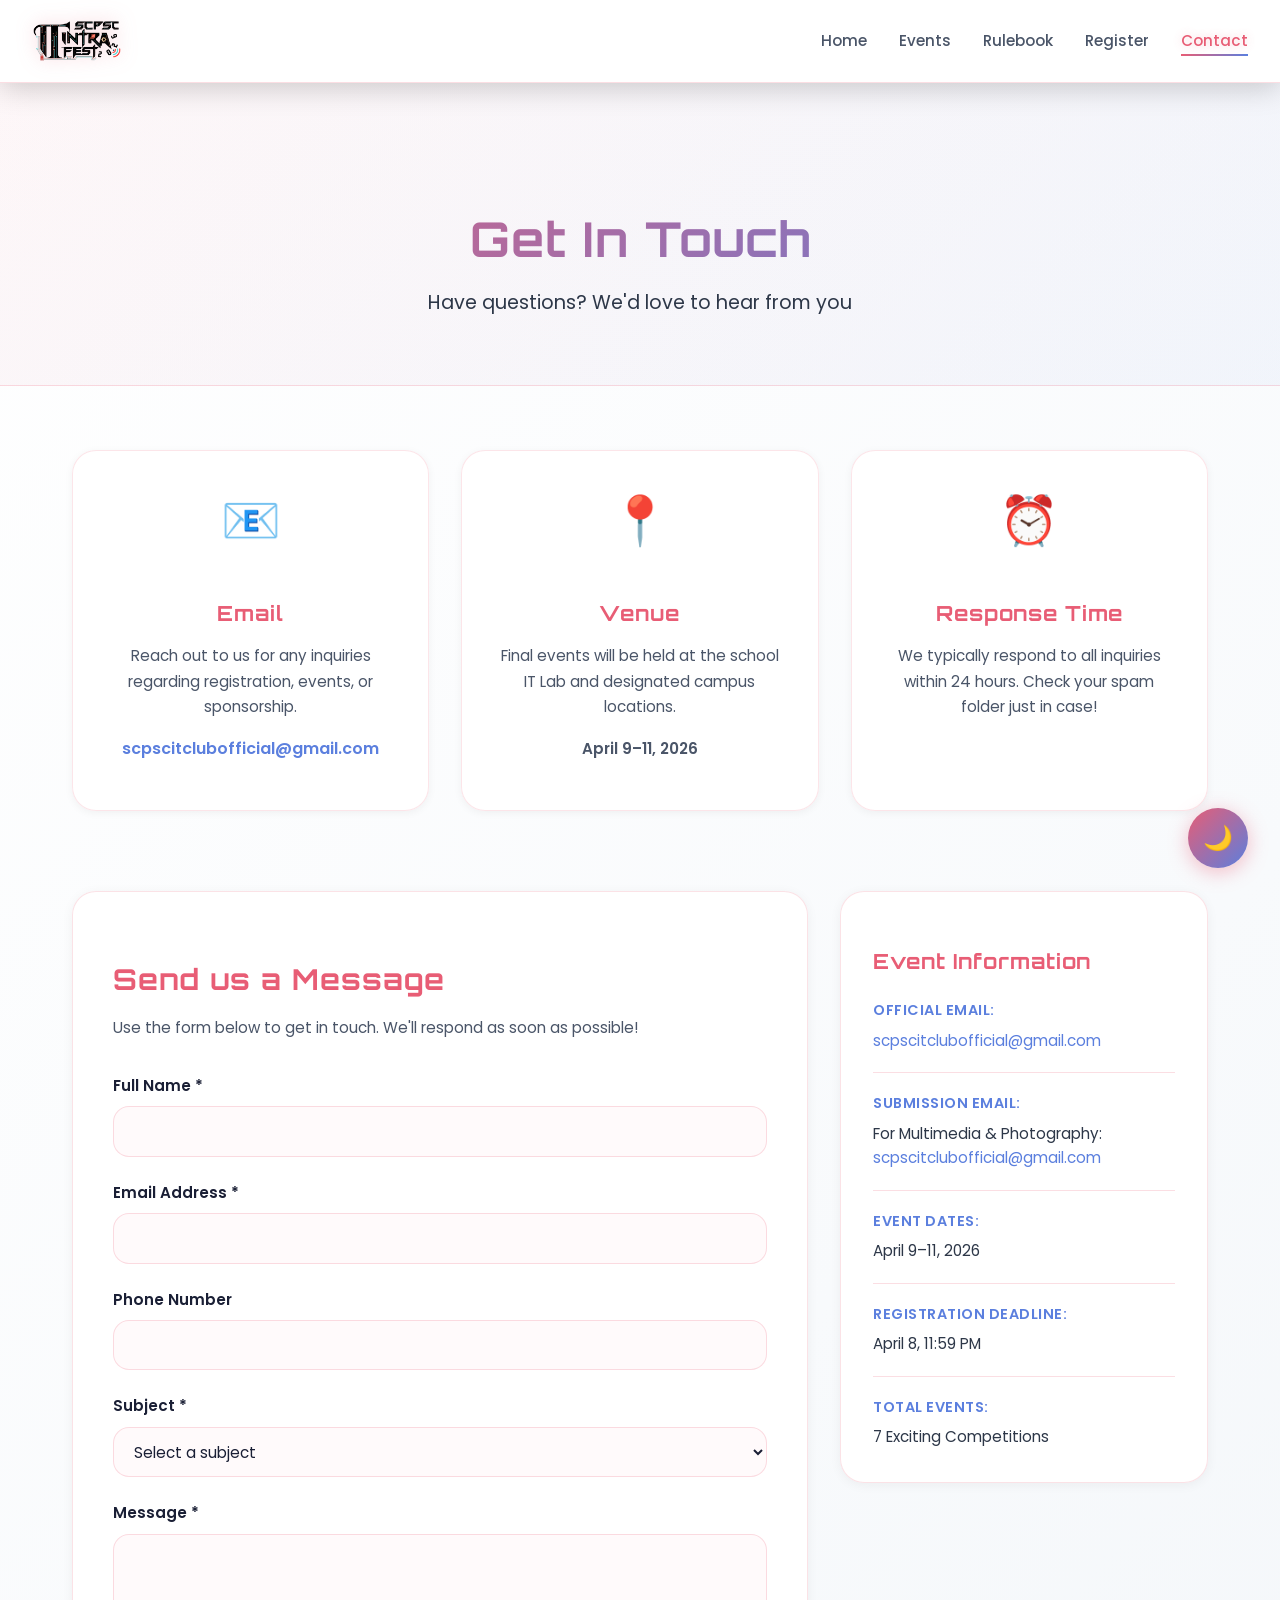
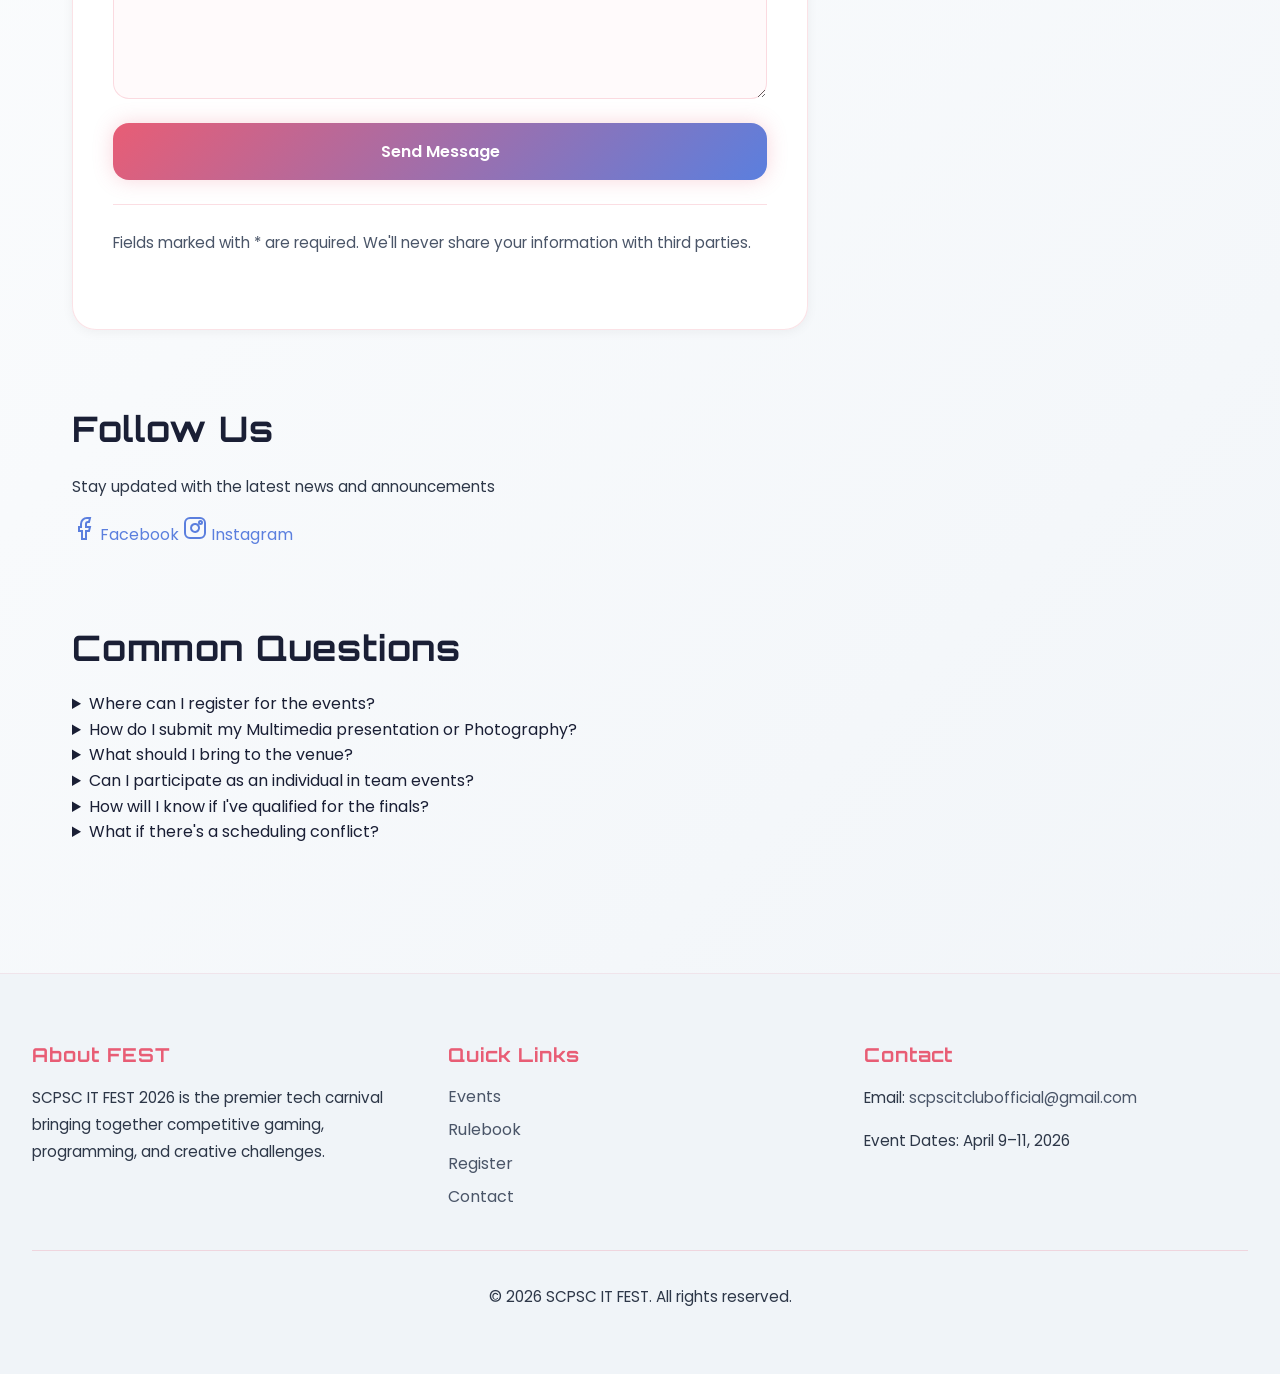
==== contact.html @ 80a65292 "lets see" ====
<!DOCTYPE html>
<html lang="en">
<head>
    <meta charset="UTF-8">
    <meta name="viewport" content="width=device-width, initial-scale=1.0">
    <title>Contact - SCPSC IT FEST 2026</title>
    <link rel="preconnect" href="https://fonts.googleapis.com">
    <link rel="preconnect" href="https://fonts.gstatic.com" crossorigin>
    <link href="https://fonts.googleapis.com/css2?family=Orbitron:wght@400;700;900&family=Poppins:wght@300;400;500;600;700&display=swap" rel="stylesheet">
    <link rel="stylesheet" href="style-themes.css">
</head>
<body>
    <!-- Navigation Bar -->
    <nav class="navbar">
        <div class="nav-container">
            <div class="nav-logo">
                <img src="festlogo.png" alt="FEST 2026 Logo Dark" class="logo-img logo-dark">
                <img src="logo2.png" alt="FEST 2026 Logo Light" class="logo-img logo-light">
            </div>
            <ul class="nav-menu" id="navMenu">
                <li class="nav-item"><a href="index.html" class="nav-link">Home</a></li>
                <li class="nav-item"><a href="events.html" class="nav-link">Events</a></li>
                <li class="nav-item"><a href="rules.html" class="nav-link">Rulebook</a></li>
                <li class="nav-item"><a href="register.html" class="nav-link">Register</a></li>
                <li class="nav-item"><a href="contact.html" class="nav-link active">Contact</a></li>
            </ul>
            <div class="hamburger" id="hamburger">
                <span></span>
                <span></span>
                <span></span>
            </div>
        </div>
    </nav>

    <!-- Background Animation -->
    <div class="background-animation">
        <div class="glow-orb orb-1"></div>
        <div class="glow-orb orb-2"></div>
        <div class="glow-orb orb-3"></div>
    </div>

    <!-- Page Header -->
    <section class="page-header">
        <h1>Get In Touch</h1>
        <p>Have questions? We'd love to hear from you</p>
    </section>

    <!-- Contact Section -->
    <section class="contact-section">
        <div class="contact-container">
            
            <!-- Contact Cards -->
            <div class="contact-cards-grid reveal-on-scroll">
                <div class="contact-card">
                    <div class="contact-icon">📧</div>
                    <h3>Email</h3>
                    <p>Reach out to us for any inquiries regarding registration, events, or sponsorship.</p>
                    <a href="mailto:scpscitclubofficial@gmail.com" class="contact-link">
                        scpscitclubofficial@gmail.com
                    </a>
                </div>

                <div class="contact-card">
                    <div class="contact-icon">📍</div>
                    <h3>Venue</h3>
                    <p>Final events will be held at the school IT Lab and designated campus locations.</p>
                    <p class="venue-date">April 9–11, 2026</p>
                </div>

                <div class="contact-card">
                    <div class="contact-icon">⏰</div>
                    <h3>Response Time</h3>
                    <p>We typically respond to all inquiries within 24 hours. Check your spam folder just in case!</p>
                </div>
            </div>

            <!-- Main Contact Content -->
            <div class="contact-main reveal-on-scroll">
                <div class="contact-form-wrapper">
                    <div class="contact-form-content">
                        <h2>Send us a Message</h2>
                        <p>Use the form below to get in touch. We'll respond as soon as possible!</p>
                        
                        <form class="contact-form" id="contactForm" method="POST" action="https://formspree.io/f/YOUR_FORM_ID">
                            <div class="form-group">
                                <label for="name">Full Name *</label>
                                <input type="text" id="name" name="name" required>
                            </div>

                            <div class="form-group">
                                <label for="email">Email Address *</label>
                                <input type="email" id="email" name="email" required>
                            </div>

                            <div class="form-group">
                                <label for="phone">Phone Number</label>
                                <input type="tel" id="phone" name="phone">
                            </div>

                            <div class="form-group">
                                <label for="subject">Subject *</label>
                                <select id="subject" name="subject" required>
                                    <option value="">Select a subject</option>
                                    <option value="Registration Help">Registration Help</option>
                                    <option value="Event Question">Event Question</option>
                                    <option value="Technical Issue">Technical Issue</option>
                                    <option value="Rule Clarification">Rule Clarification</option>
                                    <option value="Sponsorship">Sponsorship</option>
                                    <option value="Other">Other Inquiry</option>
                                </select>
                            </div>

                            <div class="form-group">
                                <label for="message">Message *</label>
                                <textarea id="message" name="message" rows="6" required></textarea>
                            </div>

                            <button type="submit" class="btn btn-primary btn-submit">Send Message</button>
                        </form>

                        <p class="form-note">
                            Fields marked with * are required. We'll never share your information with third parties.
                        </p>
                    </div>
                </div>

                <!-- Event Info Box -->
                <div class="contact-info-box reveal-on-scroll">
                    <h3>Event Information</h3>
                    <div class="info-list">
                        <div class="info-item">
                            <span class="info-label">Official Email:</span>
                            <span class="info-value">
                                <a href="mailto:scpscitclubofficial@gmail.com">scpscitclubofficial@gmail.com</a>
                            </span>
                        </div>
                        <div class="info-item">
                            <span class="info-label">Submission Email:</span>
                            <span class="info-value">
                                For Multimedia & Photography: <a href="mailto:scpscitclubofficial@gmail.com">scpscitclubofficial@gmail.com</a>
                            </span>
                        </div>
                        <div class="info-item">
                            <span class="info-label">Event Dates:</span>
                            <span class="info-value">April 9–11, 2026</span>
                        </div>
                        <div class="info-item">
                            <span class="info-label">Registration Deadline:</span>
                            <span class="info-value">April 8, 11:59 PM</span>
                        </div>
                        <div class="info-item">
                            <span class="info-label">Total Events:</span>
                            <span class="info-value">7 Exciting Competitions</span>
                        </div>
                    </div>
                </div>
            </div>

            <!-- Social Links -->
            <div class="social-section reveal-on-scroll">
                <h2>Follow Us</h2>
                <p>Stay updated with the latest news and announcements</p>
                <div class="social-links">
                    <a href="https://www.facebook.com/profile.php?id=61565419410385" target="_blank" class="social-link facebook" title="Facebook">
                        <svg width="24" height="24" viewBox="0 0 24 24" fill="none" stroke="currentColor" stroke-width="2">
                            <path d="M18 2h-3a6 6 0 0 0-6 6v3H7v4h3v8h4v-8h3l1-4h-4V8a2 2 0 0 1 2-2h1z"></path>
                        </svg>
                        <span>Facebook</span>
                    </a>
                    <a href="https://www.instagram.com/scpsc_it_club/" target="_blank" class="social-link instagram" title="Instagram">
                        <svg width="24" height="24" viewBox="0 0 24 24" fill="none" stroke="currentColor" stroke-width="2">
                            <rect x="2" y="2" width="20" height="20" rx="5" ry="5"></rect>
                            <path d="M16 11.37A4 4 0 1 1 12.63 8 4 4 0 0 1 16 11.37z"></path>
                            <circle cx="17.5" cy="6.5" r="1.5"></circle>
                        </svg>
                        <span>Instagram</span>
                    </a>
                </div>
            </div>

            <!-- FAQ Section -->
            <div class="faq-section-contact reveal-on-scroll">
                <h2>Common Questions</h2>
                <div class="faq-list">
                    <details class="faq-item-contact">
                        <summary>Where can I register for the events?</summary>
                        <p>You can register online through our registration form at <a href="register.html">register</a>. The registration deadline is April 8, 2026.</p>
                    </details>

                    <details class="faq-item-contact">
                        <summary>How do I submit my Multimedia presentation or Photography?</summary>
                        <p>Email your submission to <strong>scpscitclubofficial@gmail.com</strong> with the subject line as specified in the rulebook. Submission deadline is April 10, 2026 before 5:00 PM.</p>
                    </details>

                    <details class="faq-item-contact">
                        <summary>What should I bring to the venue?</summary>
                        <p>Check the specific event rules in our Rulebook. Generally, bring your own mobile phone, headphones, and data. Laptops and projectors are provided for specific events.</p>
                    </details>

                    <details class="faq-item-contact">
                        <summary>Can I participate as an individual in team events?</summary>
                        <p>Yes, for PUBG and Treasure Hunt, individual registrations are accepted and you'll be grouped with other participants.</p>
                    </details>

                    <details class="faq-item-contact">
                        <summary>How will I know if I've qualified for the finals?</summary>
                        <p>Results will be notified via email and announced on our social media channels within 24 hours of the qualifying event.</p>
                    </details>

                    <details class="faq-item-contact">
                        <summary>What if there's a scheduling conflict?</summary>
                        <p>Contact us immediately at <strong>scpscitclubofficial@gmail.com</strong> with your registration ID and we'll try to accommodate you if possible.</p>
                    </details>
                </div>
            </div>

        </div>
    </section>

    <!-- Footer -->
    <footer class="footer">
        <div class="footer-content">
            <div class="footer-section">
                <h4>About FEST</h4>
                <p>SCPSC IT FEST 2026 is the premier tech carnival bringing together competitive gaming, programming, and creative challenges.</p>
            </div>
            <div class="footer-section">
                <h4>Quick Links</h4>
                <ul>
                    <li><a href="events.html">Events</a></li>
                    <li><a href="rules.html">Rulebook</a></li>
                    <li><a href="register.html">Register</a></li>
                    <li><a href="contact.html">Contact</a></li>
                </ul>
            </div>
            <div class="footer-section">
                <h4>Contact</h4>
                <p>Email: <a href="mailto:scpscitclubofficial@gmail.com">scpscitclubofficial@gmail.com</a></p>
                <p>Event Dates: April 9–11, 2026</p>
            </div>
        </div>
        <div class="footer-bottom">
            <p>&copy; 2026 SCPSC IT FEST. All rights reserved.</p>
        </div>
    </footer>

    <!-- Theme Switcher -->
    <div class="theme-switcher">
        <button class="theme-toggle-btn" id="themeToggle" aria-label="Toggle theme">
            🌙
        </button>
    </div>

    <script src="script.js"></script>
</body>
</html>
---- style-themes.css ----
/* ========================================
   SCPSC IT FEST 2026 - Dual Theme System
   Dark & Light Theme Versions
   ======================================== */

/* ========================================
   DARK THEME - Default (:root)
   ======================================== */
:root {
    /* Colors - Dark Theme */
    --bg-dark-primary: #0F172A;
    --bg-dark-secondary: #1E293B;
    --bg-glass: rgba(15, 23, 42, 0.8);
    --accent-primary: #E85D75;
    --accent-secondary: #5B7FDE;
    --accent-glow: #E85D754D;
    --text-primary: #F8FAFC;
    --text-secondary: #CBD5E1;
    --border-color: rgba(232, 93, 117, 0.2);
    --border-color-light: rgba(148, 163, 184, 0.15);

    /* Fonts */
    --font-heading: 'Orbitron', sans-serif;
    --font-body: 'Poppins', sans-serif;

    /* Shadows & Glows */
    --glow-sm: 0 0 20px rgba(232, 93, 117, 0.25);
    --glow-md: 0 0 40px rgba(232, 93, 117, 0.35);
    --glow-lg: 0 0 60px rgba(232, 93, 117, 0.45);
    --shadow-glass: 0 8px 32px rgba(0, 0, 0, 0.4);

    /* Spacing */
    --spacing-xs: 0.5rem;
    --spacing-sm: 1rem;
    --spacing-md: 1.5rem;
    --spacing-lg: 2rem;
    --spacing-xl: 3rem;
    --spacing-2xl: 4rem;

    /* Transitions */
    --transition-fast: 0.2s ease-out;
    --transition-normal: 0.3s ease-out;
    --transition-slow: 0.5s ease-out;

    /* Border Radius */
    --radius-sm: 0.5rem;
    --radius-md: 1rem;
    --radius-lg: 1.5rem;
    --radius-xl: 2rem;
}

/* ========================================
   LIGHT THEME - data-theme="light"
   ======================================== */
html[data-theme="light"] {
    /* Colors - Light Theme */
    --bg-dark-primary: #F0F5FB;
    --bg-dark-secondary: #E8EFFA;
    --bg-glass: rgba(255, 255, 255, 0.98);
    --accent-primary: #E85D75;
    --accent-secondary: #5B7FDE;
    --accent-glow: #E85D754D;
    --text-primary: #1A1F35;
    --text-secondary: #4A5568;
    --border-color: rgba(232, 93, 117, 0.2);
    --border-color-light: rgba(90, 99, 112, 0.12);
    --shadow-glass: 0 8px 32px rgba(0, 0, 0, 0.06);
}

/* ========================================
   RESET & BASE STYLES
   ======================================== */

* {
    margin: 0;
    padding: 0;
    box-sizing: border-box;
}

html {
    scroll-behavior: smooth;
    font-size: 16px;
}

body {
    font-family: var(--font-body);
    background: linear-gradient(135deg, var(--bg-dark-primary) 0%, #1A1F35 50%, var(--bg-dark-secondary) 100%);
    color: var(--text-primary);
    line-height: 1.6;
    overflow-x: hidden;
    min-height: 100vh;
    transition: background-color var(--transition-slow), color var(--transition-slow);
}

html[data-theme="light"] body {
    background: linear-gradient(135deg, #FFFFFF 0%, #F8FAFC 50%, #F0F4F8 100%);
}

/* ========================================
   BACKGROUND ANIMATION
   ======================================== */

.background-animation {
    position: fixed;
    top: 0;
    left: 0;
    width: 100%;
    height: 100%;
    pointer-events: none;
    overflow: hidden;
    z-index: 0;
}

html[data-theme="light"] .background-animation {
    display: none;
}

.glow-orb {
    position: absolute;
    border-radius: 50%;
    filter: blur(80px);
    opacity: 0.3;
    animation: float 20s ease-in-out infinite;
}

.orb-1 {
    width: 300px;
    height: 300px;
    top: 10%;
    left: 10%;
    background: radial-gradient(circle, var(--accent-primary) 0%, transparent 70%);
    animation-delay: 0s;
}

.orb-2 {
    width: 250px;
    height: 250px;
    top: 50%;
    right: 15%;
    background: radial-gradient(circle, var(--accent-secondary) 0%, transparent 70%);
    animation-delay: 5s;
}

.orb-3 {
    width: 200px;
    height: 200px;
    bottom: 10%;
    left: 50%;
    background: radial-gradient(circle, var(--accent-primary) 0%, transparent 70%);
    animation-delay: 10s;
}

@keyframes float {
    0%, 100% {
        transform: translate(0, 0);
    }
    50% {
        transform: translate(30px, -30px);
    }
}

/* ========================================
   NAVIGATION BAR
   ======================================== */

.navbar {
    position: fixed;
    top: 0;
    left: 0;
    right: 0;
    background: rgba(15, 23, 42, 0.9);
    backdrop-filter: blur(10px);
    border-bottom: 1px solid var(--border-color);
    z-index: 1000;
    padding: 1rem 0;
    box-shadow: 0 4px 30px rgba(0, 0, 0, 0.2);
    transition: background-color var(--transition-normal);
}

html[data-theme="light"] .navbar {
    background: rgba(255, 255, 255, 0.95);
    box-shadow: 0 4px 30px rgba(0, 0, 0, 0.08);
}

.nav-container {
    max-width: 1400px;
    margin: 0 auto;
    padding: 0 var(--spacing-lg);
    display: flex;
    justify-content: space-between;
    align-items: center;
}

.nav-logo {
    display: flex;
    align-items: center;
}

.logo-img {
    max-height: 50px;
    width: auto;
    display: block;
    filter: drop-shadow(0 0 10px rgba(232, 93, 117, 0.3));
    transition: all var(--transition-normal);
}

.logo-img.logo-dark {
    display: block;
}

.logo-img.logo-light {
    display: none;
}

html[data-theme="light"] .logo-img.logo-dark {
    display: none;
}

html[data-theme="light"] .logo-img.logo-light {
    display: block;
}

.nav-logo:hover .logo-img {
    filter: drop-shadow(0 0 20px rgba(232, 93, 117, 0.5));
    transform: scale(1.05);
}

.nav-menu {
    display: flex;
    list-style: none;
    gap: 2rem;
}

.nav-item {
    list-style: none;
}

.nav-link {
    text-decoration: none;
    color: var(--text-secondary);
    font-weight: 500;
    transition: all var(--transition-normal);
    position: relative;
    font-size: 0.95rem;
}

.nav-link::after {
    content: '';
    position: absolute;
    bottom: -5px;
    left: 0;
    width: 0;
    height: 2px;
    background: linear-gradient(90deg, var(--accent-primary), var(--accent-secondary));
    transition: width var(--transition-normal);
}

.nav-link:hover,
.nav-link.active {
    color: var(--accent-primary);
    text-shadow: 0 0 10px var(--accent-glow);
}

.nav-link.active::after {
    width: 100%;
}

.hamburger {
    display: none;
    flex-direction: column;
    cursor: pointer;
    gap: 5px;
}

.hamburger span {
    width: 25px;
    height: 3px;
    background: var(--accent-primary);
    border-radius: 2px;
    transition: all var(--transition-normal);
}

.hamburger.active span:nth-child(1) {
    transform: rotate(45deg) translate(8px, 8px);
}

.hamburger.active span:nth-child(2) {
    opacity: 0;
}

.hamburger.active span:nth-child(3) {
    transform: rotate(-45deg) translate(7px, -7px);
}

/* ========================================
   THEME SWITCHER
   ======================================== */

.theme-switcher {
    position: fixed;
    bottom: 2rem;
    right: 2rem;
    z-index: 999;
}

.theme-toggle-btn {
    background: var(--accent-primary);
    color: #FFFFFF;
    border: none;
    border-radius: 50%;
    width: 60px;
    height: 60px;
    font-size: 1.5rem;
    cursor: pointer;
    box-shadow: 0 4px 20px rgba(232, 93, 117, 0.4);
    transition: all var(--transition-normal);
    display: flex;
    align-items: center;
    justify-content: center;
}

.theme-toggle-btn:hover {
    transform: scale(1.1);
    box-shadow: 0 6px 30px rgba(232, 93, 117, 0.6);
}

html[data-theme="light"] .theme-toggle-btn {
    background: linear-gradient(135deg, var(--accent-primary) 0%, var(--accent-secondary) 100%);
    color: #FFFFFF;
}

/* ========================================
   BUTTONS & TYPOGRAPHY
   ======================================== */

.btn {
    display: inline-block;
    padding: 0.9rem 1.8rem;
    border-radius: var(--radius-md);
    font-family: var(--font-body);
    font-weight: 600;
    text-decoration: none;
    cursor: pointer;
    border: none;
    transition: all var(--transition-normal);
    text-align: center;
    font-size: 0.95rem;
    position: relative;
    overflow: hidden;
}

.btn-primary {
    background: linear-gradient(135deg, var(--accent-primary) 0%, var(--accent-secondary) 100%);
    color: #FFFFFF;
    box-shadow: 0 0 20px rgba(232, 93, 117, 0.3);
}

html[data-theme="light"] .btn-primary {
    color: #FFFFFF;
    box-shadow: 0 0 20px rgba(232, 93, 117, 0.25);
}

.btn-primary:hover {
    transform: translateY(-2px);
    box-shadow: 0 0 40px rgba(232, 93, 117, 0.5);
}

.btn-secondary {
    background: transparent;
    color: var(--accent-primary);
    border: 2px solid var(--accent-primary);
    box-shadow: inset 0 0 20px rgba(232, 93, 117, 0.1);
}

.btn-secondary:hover {
    background: rgba(232, 93, 117, 0.1);
    box-shadow: 0 0 30px rgba(232, 93, 117, 0.4), inset 0 0 20px rgba(232, 93, 117, 0.2);
}

.btn-tertiary {
    background: rgba(232, 93, 117, 0.1);
    color: var(--accent-primary);
    border: 1px solid var(--accent-primary);
}

html[data-theme="light"] .btn-tertiary {
    background: rgba(232, 93, 117, 0.08);
}

.btn-tertiary:hover {
    background: rgba(232, 93, 117, 0.2);
    box-shadow: 0 0 20px rgba(232, 93, 117, 0.3);
}

.btn-large {
    padding: 1.1rem 2.5rem;
    font-size: 1.05rem;
}

.btn-submit {
    width: 100%;
    padding: 1rem;
    font-size: 1rem;
}

/* Headings */
h1, h2, h3, h4, h5, h6 {
    font-family: var(--font-heading);
    font-weight: 700;
    letter-spacing: 1px;
    line-height: 1.3;
    color: var(--text-primary);
    margin-bottom: 0.8rem;
    margin-top: 1.5rem;
}

h1 {
    font-size: 3rem;
    margin-bottom: 1.5rem;
    margin-top: 2rem;
}

h2 {
    font-size: 2.2rem;
    margin-bottom: 1.3rem;
    margin-top: 1.8rem;
}

h3 {
    font-size: 1.5rem;
    margin-bottom: 1rem;
    margin-top: 1.5rem;
}

h4 {
    font-size: 1.2rem;
    margin-bottom: 0.8rem;
    margin-top: 1.3rem;
}

h5 {
    font-size: 1.1rem;
    margin-bottom: 0.7rem;
}

h6 {
    font-size: 1rem;
    margin-bottom: 0.6rem;
}

/* Paragraph & Base Text */
p {
    font-family: var(--font-body);
    font-size: 0.95rem;
    line-height: 1.8;
    margin-bottom: 1rem;
    color: var(--text-primary);
}

html[data-theme="light"] p {
    color: #2D3748;
}

/* Strong & Emphasis */
strong, b {
    font-weight: 700;
    color: var(--accent-primary);
}

em, i {
    font-style: italic;
    color: var(--text-primary);
}

/* Links */
a {
    color: var(--accent-secondary);
    text-decoration: none;
    transition: all var(--transition-normal);
    border-bottom: 1px solid transparent;
}

a:hover {
    color: var(--accent-primary);
    border-bottom-color: var(--accent-primary);
}

/* Blockquote */
blockquote {
    border-left: 4px solid var(--accent-primary);
    padding: 1rem 1.5rem;
    margin: 1.5rem 0;
    background: rgba(232, 93, 117, 0.08);
    border-radius: var(--radius-md);
    font-style: italic;
    color: var(--text-secondary);
}

html[data-theme="light"] blockquote {
    background: rgba(232, 93, 117, 0.06);
}

/* ========================================
   HERO SECTION
   ======================================== */

.hero {
    position: relative;
    z-index: 1;
    min-height: 100vh;
    display: flex;
    align-items: center;
    justify-content: center;
    text-align: center;
    padding-top: 80px;
    padding-bottom: 3rem;
    overflow: hidden;
}

.hero-content {
    position: relative;
    z-index: 2;
    max-width: 800px;
    padding: 0 var(--spacing-lg);
    animation: fadeInUp 1s ease-out;
}

.hero-logo-container {
    display: flex;
    justify-content: center;
    align-items: center;
    margin-bottom: 2.5rem;
    animation: fadeIn 1s ease-out;
}

.hero-logo {
    max-width: 220px;
    height: auto;
    filter: drop-shadow(0 0 30px rgba(232, 93, 117, 0.4));
    transition: all 0.4s ease-out;
    animation: logoFloat 3s ease-in-out infinite;
}

.hero-logo.logo-dark {
    display: block;
}

.hero-logo.logo-light {
    display: none;
}

html[data-theme="light"] .hero-logo.logo-dark {
    display: none;
}

html[data-theme="light"] .hero-logo.logo-light {
    display: block;
}

.hero-logo:hover {
    filter: drop-shadow(0 0 50px rgba(232, 93, 117, 0.7));
    transform: scale(1.08);
}

html[data-theme="light"] .hero-logo {
    filter: drop-shadow(0 0 25px rgba(232, 93, 117, 0.3));
}

html[data-theme="light"] .hero-logo:hover {
    filter: drop-shadow(0 0 40px rgba(232, 93, 117, 0.5));
}

@keyframes logoFloat {
    0%, 100% {
        transform: translateY(0);
    }
    50% {
        transform: translateY(-15px);
    }
}

.hero-title {
    font-size: 4.5rem;
    font-weight: 900;
    margin: 0;
    letter-spacing: 3px;
    text-transform: uppercase;
    background: linear-gradient(135deg, var(--accent-primary) 0%, var(--text-primary) 100%);
    -webkit-background-clip: text;
    -webkit-text-fill-color: transparent;
    background-clip: text;
    animation: slideDown 0.8s ease-out;
}

.hero-title.highlight {
    background: linear-gradient(135deg, var(--accent-secondary) 0%, var(--accent-primary) 100%);
    -webkit-background-clip: text;
    -webkit-text-fill-color: transparent;
    background-clip: text;
    animation: slideDown 0.8s ease-out 0.2s both;
}

.hero-subtitle {
    font-size: 1.5rem;
    color: var(--accent-primary);
    margin: 1rem 0 1.5rem;
    text-transform: uppercase;
    letter-spacing: 2px;
    animation: fadeIn 1s ease-out 0.4s both;
}

.hero-description {
    font-size: 1.1rem;
    color: var(--text-secondary);
    max-width: 500px;
    margin: 0 auto 2.5rem;
    line-height: 1.8;
    animation: fadeIn 1s ease-out 0.6s both;
}

.hero-buttons {
    display: flex;
    gap: 1.5rem;
    justify-content: center;
    flex-wrap: wrap;
    animation: fadeIn 1s ease-out 0.8s both;
}

@keyframes slideDown {
    from {
        opacity: 0;
        transform: translateY(-30px);
    }
    to {
        opacity: 1;
        transform: translateY(0);
    }
}

@keyframes fadeInUp {
    from {
        opacity: 0;
        transform: translateY(30px);
    }
    to {
        opacity: 1;
        transform: translateY(0);
    }
}

@keyframes fadeIn {
    from {
        opacity: 0;
    }
    to {
        opacity: 1;
    }
}

/* ========================================
   COUNTDOWN TIMER
   ======================================== */

.countdown-section {
    position: relative;
    z-index: 1;
    padding: 4rem var(--spacing-lg);
    text-align: center;
    background: rgba(232, 93, 117, 0.05);
    border: 1px solid var(--border-color);
    margin: 3rem 0;
}

.countdown-container {
    max-width: 1000px;
    margin: 0 auto;
}

.countdown-container h2 {
    margin-bottom: 2rem;
    background: linear-gradient(135deg, var(--accent-primary) 0%, var(--accent-secondary) 100%);
    -webkit-background-clip: text;
    -webkit-text-fill-color: transparent;
    background-clip: text;
}

.countdown {
    display: grid;
    grid-template-columns: repeat(auto-fit, minmax(120px, 1fr));
    gap: 1.5rem;
    margin-bottom: 2rem;
}

.countdown-item {
    background: var(--bg-glass);
    border: 1px solid var(--border-color);
    border-radius: var(--radius-lg);
    padding: 1.5rem;
    backdrop-filter: blur(10px);
    transition: all var(--transition-normal);
}

.countdown-item:hover {
    border-color: var(--accent-primary);
    box-shadow: var(--glow-md);
    transform: translateY(-5px);
}

.countdown-number {
    font-size: 2.5rem;
    font-weight: 900;
    color: var(--accent-primary);
    font-family: var(--font-heading);
    text-shadow: 0 0 20px var(--accent-glow);
}

.countdown-label {
    font-size: 0.85rem;
    color: var(--text-secondary);
    text-transform: uppercase;
    letter-spacing: 1px;
    margin-top: 0.5rem;
}

.countdown-date {
    color: var(--accent-primary);
    font-size: 1.1rem;
    font-weight: 600;
}

/* ========================================
   SECTION STYLING
   ======================================== */

section {
    position: relative;
    z-index: 1;
}

.section-title {
    font-size: 2.5rem;
    text-align: center;
    margin-bottom: 3rem;
    background: linear-gradient(135deg, var(--accent-primary) 0%, var(--accent-secondary) 100%);
    -webkit-background-clip: text;
    -webkit-text-fill-color: transparent;
    background-clip: text;
}

/* ========================================
   HIGHLIGHTS SECTION
   ======================================== */

.highlights-section {
    padding: 4rem var(--spacing-lg);
    max-width: 1400px;
    margin: 0 auto;
}

.highlights-grid {
    display: grid;
    grid-template-columns: repeat(auto-fit, minmax(250px, 1fr));
    gap: 2rem;
}

.highlight-card {
    background: var(--bg-glass);
    border: 1px solid var(--border-color);
    border-radius: var(--radius-lg);
    padding: 2rem;
    backdrop-filter: blur(10px);
    text-align: center;
    transition: all var(--transition-normal);
    cursor: pointer;
}

.highlight-card:hover {
    border-color: var(--accent-primary);
    box-shadow: var(--glow-md);
    transform: translateY(-10px);
}

.card-icon {
    font-size: 3rem;
    margin-bottom: 1rem;
    display: inline-block;
    transition: transform var(--transition-normal);
}

.highlight-card:hover .card-icon {
    transform: scale(1.2) rotate(10deg);
}

.highlight-card h3 {
    margin-bottom: 1rem;
    color: var(--accent-primary);
}

.highlight-card p {
    color: var(--text-secondary);
    line-height: 1.8;
}

/* ========================================
   EVENTS PREVIEW & GRID
   ======================================== */

.events-preview-section,
.events-section {
    padding: 4rem var(--spacing-lg);
    max-width: 1400px;
    margin: 0 auto;
}

.events-grid,
.events-preview-grid {
    display: grid;
    grid-template-columns: repeat(auto-fit, minmax(300px, 1fr));
    gap: 2rem;
    margin-bottom: 3rem;
}

.event-card,
.event-preview-card {
    background: var(--bg-glass);
    border: 1px solid var(--border-color);
    border-radius: var(--radius-lg);
    padding: 2rem;
    backdrop-filter: blur(10px);
    transition: all var(--transition-normal);
    display: flex;
    flex-direction: column;
}

html[data-theme="light"] .event-card,
html[data-theme="light"] .event-preview-card {
    background: rgba(255, 255, 255, 0.98);
    border-color: rgba(232, 93, 117, 0.16);
    box-shadow: 0 2px 8px rgba(0, 0, 0, 0.04);
}

.event-card:hover,
.event-preview-card:hover {
    border-color: var(--accent-primary);
    box-shadow: var(--glow-lg);
    transform: translateY(-10px);
}

.event-card-icon,
.event-preview-icon {
    font-size: 3rem;
    margin-bottom: 1rem;
}

.event-title {
    color: var(--accent-primary);
    margin-bottom: 1rem;
    font-size: 1.3rem;
    font-weight: 700;
}

.event-meta {
    display: flex;
    gap: 0.5rem;
    flex-wrap: wrap;
    margin-bottom: 1rem;
}

.badge {
    display: inline-block;
    background: rgba(232, 93, 117, 0.15);
    color: var(--accent-primary);
    padding: 0.4rem 0.9rem;
    border-radius: 20px;
    font-size: 0.75rem;
    border: 1px solid var(--accent-primary);
    font-weight: 500;
}

html[data-theme="light"] .badge {
    background: rgba(232, 93, 117, 0.1);
}

.event-details {
    flex-grow: 0;
    margin-bottom: 1rem;
}

.event-details h4 {
    margin-bottom: 0.8rem;
    color: var(--accent-secondary);
    font-size: 1rem;
    font-weight: 600;
}

html[data-theme="light"] .event-details h4 {
    color: #5B7FDE;
}

.event-details ul {
    list-style: none;
    padding-left: 0;
}

.event-details li {
    margin-bottom: 0.6rem;
    line-height: 1.6;
    font-size: 0.9rem;
    color: var(--text-secondary);
    padding-left: 1.5rem;
    position: relative;
}

html[data-theme="light"] .event-details li {
    color: #4A5568;
}

.event-details li::before {
    content: '◆';
    position: absolute;
    left: 0;
    color: var(--accent-primary);
    font-size: 0.6rem;
}

.event-description {
    margin-bottom: 1.5rem;
    color: var(--text-secondary);
    flex-grow: 1;
    font-size: 0.9rem;
    line-height: 1.7;
}

html[data-theme="light"] .event-description {
    color: #4A5568;
}

.event-preview-card {
    text-align: center;
}

.event-preview-card h3 {
    color: var(--accent-primary);
    margin-bottom: 0.5rem;
}

.event-preview-card p {
    color: var(--text-secondary);
    font-size: 0.95rem;
    margin-bottom: 0.8rem;
}

.event-type {
    display: inline-block;
    background: rgba(232, 93, 117, 0.1);
    color: var(--accent-primary);
    padding: 0.3rem 0.8rem;
    border-radius: 4px;
    font-size: 0.8rem;
}

html[data-theme="light"] .event-type {
    background: rgba(232, 93, 117, 0.08);
}

.center-button {
    text-align: center;
    margin-top: 2rem;
}

/* ========================================
   CTA SECTION
   ======================================== */

.cta-section {
    padding: 4rem var(--spacing-lg);
    text-align: center;
    background: linear-gradient(135deg, rgba(232, 93, 117, 0.08) 0%, rgba(91, 127, 222, 0.08) 100%);
    border: 1px solid var(--border-color);
    margin: 3rem 0;
}

.cta-section h2 {
    margin-bottom: 1rem;
    background: linear-gradient(135deg, var(--accent-primary) 0%, var(--accent-secondary) 100%);
    -webkit-background-clip: text;
    -webkit-text-fill-color: transparent;
    background-clip: text;
}

.cta-section p {
    color: var(--text-secondary);
    margin-bottom: 2rem;
    font-size: 1.1rem;
}

/* ========================================
   PAGE HEADER
   ======================================== */

.page-header {
    padding: 6rem var(--spacing-lg) 3rem;
    text-align: center;
    margin-top: 80px;
    background: linear-gradient(135deg, rgba(232, 93, 117, 0.05) 0%, rgba(91, 127, 222, 0.05) 100%);
    border-bottom: 1px solid var(--border-color);
}

.page-header h1 {
    background: linear-gradient(135deg, var(--accent-primary) 0%, var(--accent-secondary) 100%);
    -webkit-background-clip: text;
    -webkit-text-fill-color: transparent;
    background-clip: text;
    margin-bottom: 1rem;
}

.page-header p {
    color: var(--text-secondary);
    font-size: 1.2rem;
}

/* ========================================
   RULEBOOK STYLES
   ======================================== */

.rulebook-section {
    padding: 3rem var(--spacing-lg);
    max-width: 1300px;
    margin: 0 auto;
}

.rulebook-container {
    display: grid;
    grid-template-columns: 250px 1fr;
    gap: 3rem;
}

.rulebook-sidebar {
    background: var(--bg-glass);
    border: 1px solid var(--border-color);
    border-radius: var(--radius-lg);
    padding: 1.5rem;
    backdrop-filter: blur(10px);
    height: fit-content;
    position: sticky;
    top: 100px;
}

.rulebook-sidebar h3 {
    margin-bottom: 1.5rem;
    color: var(--accent-primary);
}

.sidebar-links {
    list-style: none;
}

.sidebar-link {
    display: block;
    padding: 0.7rem 1rem;
    color: var(--text-secondary);
    text-decoration: none;
    border-radius: var(--radius-sm);
    margin-bottom: 0.5rem;
    transition: all var(--transition-normal);
    position: relative;
    padding-left: 1.5rem;
}

.sidebar-link::before {
    content: '▸';
    position: absolute;
    left: 0;
    color: var(--accent-primary);
}

.sidebar-link:hover {
    background: rgba(232, 93, 117, 0.1);
    color: var(--accent-primary);
    padding-left: 2rem;
}

html[data-theme="light"] .sidebar-link:hover {
    background: rgba(232, 93, 117, 0.08);
}

.rulebook-content {
    display: flex;
    flex-direction: column;
    gap: 2rem;
}

.rule-section {
    background: var(--bg-glass);
    border: 1px solid var(--border-color);
    border-radius: var(--radius-lg);
    padding: 2.5rem;
    backdrop-filter: blur(10px);
    transition: all var(--transition-normal);
}

html[data-theme="light"] .rule-section {
    background: rgba(255, 255, 255, 0.99);
    border-color: rgba(232, 93, 117, 0.18);
    box-shadow: 0 2px 12px rgba(0, 0, 0, 0.05);
}

.rule-section:hover {
    border-color: var(--accent-primary);
    box-shadow: var(--glow-md);
}

.section-header h2 {
    color: var(--accent-primary);
    margin-bottom: 1.5rem;
    display: flex;
    align-items: center;
    gap: 1rem;
    font-size: 1.8rem;
}

.rule-subsection {
    margin-bottom: 2rem;
}

.rule-subsection h3 {
    color: var(--accent-secondary);
    margin-bottom: 1rem;
    font-size: 1.3rem;
    font-weight: 600;
}

html[data-theme="light"] .rule-subsection h3 {
    color: #4A63B8;
}

.rule-subsection p {
    margin-bottom: 1rem;
    font-size: 0.95rem;
}

.rule-box {
    background: rgba(232, 93, 117, 0.08);
    border-left: 4px solid var(--accent-primary);
    padding: 1.3rem 1.5rem;
    border-radius: var(--radius-md);
    margin-bottom: 1.5rem;
}

html[data-theme="light"] .rule-box {
    background: rgba(232, 93, 117, 0.05);
    border-left-color: #E85D75;
}

.rule-box p {
    margin-bottom: 0.5rem;
}

.rule-box p:last-child {
    margin-bottom: 0;
}

.rule-box.highlight {
    border-left-color: var(--accent-secondary);
    background: rgba(91, 127, 222, 0.08);
}

html[data-theme="light"] .rule-box.highlight {
    background: rgba(91, 127, 222, 0.05);
}

.rule-box.alert {
    border-left-color: #EF4444;
    background: rgba(239, 68, 68, 0.08);
}

html[data-theme="light"] .rule-box.alert {
    background: rgba(239, 68, 68, 0.05);
}

.rule-list {
    list-style: none;
    padding-left: 0;
    margin-bottom: 1rem;
}

.rule-list li {
    padding: 0.7rem 0;
    color: var(--text-secondary);
    position: relative;
    padding-left: 2rem;
    font-size: 0.95rem;
    line-height: 1.7;
}

html[data-theme="light"] .rule-list li {
    color: #4A5568;
}

.rule-list li::before {
    content: '→';
    position: absolute;
    left: 0.3rem;
    color: var(--accent-primary);
    font-weight: bold;
}

.rule-list li strong {
    color: var(--accent-primary);
}

.rule-table {
    overflow-x: auto;
    margin: 1.5rem 0;
    border-radius: var(--radius-md);
}

.rule-table table {
    width: 100%;
    border-collapse: collapse;
    background: var(--bg-dark-secondary);
}

html[data-theme="light"] .rule-table table {
    background: rgba(240, 245, 251, 0.5);
}

.rule-table th,
.rule-table td {
    padding: 1rem;
    border: 1px solid var(--border-color);
    text-align: left;
    color: var(--text-secondary);
    font-size: 0.9rem;
}

html[data-theme="light"] .rule-table th,
html[data-theme="light"] .rule-table td {
    color: #2D3748;
}

.rule-table th {
    background: rgba(232, 93, 117, 0.18);
    color: var(--accent-primary);
    font-weight: 700;
    font-size: 0.95rem;
}

html[data-theme="light"] .rule-table th {
    background: rgba(232, 93, 117, 0.12);
    color: #E85D75;
}

.rule-table td {
    background: var(--bg-glass);
}

html[data-theme="light"] .rule-table td {
    background: rgba(255, 255, 255, 0.7);
}

.rule-table tr:hover td {
    background: rgba(232, 93, 117, 0.08);
}

html[data-theme="light"] .rule-table tr:hover td {
    background: rgba(232, 93, 117, 0.06);
}

.note {
    padding: 1.2rem 1.5rem;
    background: rgba(91, 127, 222, 0.08);
    border-left: 4px solid var(--accent-secondary);
    border-radius: var(--radius-md);
    color: var(--text-secondary);
    font-size: 0.9rem;
    line-height: 1.7;
    margin-top: 1.5rem;
    margin-bottom: 1rem;
}

html[data-theme="light"] .note {
    background: rgba(91, 127, 222, 0.05);
    color: #4A5568;
}

.note p {
    margin-bottom: 0.5rem;
    font-size: 0.9rem;
}

.note p:last-child {
    margin-bottom: 0;
}

/* ========================================
   REGISTER & FORM STYLES
   ======================================== */

.register-section {
    padding: 3rem var(--spacing-lg);
    max-width: 1200px;
    margin: 0 auto;
}

.register-container {
    display: flex;
    flex-direction: column;
    gap: 3rem;
}

.register-intro {
    background: var(--bg-glass);
    border: 1px solid var(--border-color);
    border-radius: var(--radius-lg);
    padding: 2.5rem;
    backdrop-filter: blur(10px);
    text-align: center;
}

.register-intro h2 {
    color: var(--accent-primary);
    margin-bottom: 1rem;
}

.register-intro p {
    color: var(--text-secondary);
    font-size: 1.1rem;
    margin-bottom: 2rem;
    line-height: 1.8;
}

.highlight-features {
    display: grid;
    grid-template-columns: repeat(auto-fit, minmax(200px, 1fr));
    gap: 1.5rem;
}

.feature {
    display: flex;
    flex-direction: column;
    align-items: center;
    gap: 0.5rem;
}

.feature-icon {
    font-size: 2rem;
}

.feature span:last-child {
    color: var(--accent-primary);
    font-weight: 600;
}

.event-selection {
    background: var(--bg-glass);
    border: 1px solid var(--border-color);
    border-radius: var(--radius-lg);
    padding: 2rem;
    backdrop-filter: blur(10px);
}

.event-selection h3 {
    color: var(--accent-primary);
    margin-bottom: 1.5rem;
    text-align: center;
}

.event-selection-grid {
    display: grid;
    grid-template-columns: repeat(auto-fit, minmax(160px, 1fr));
    gap: 1.5rem;
}

.event-selection-card {
    background: rgba(232, 93, 117, 0.08);
    border: 1px solid var(--border-color);
    border-radius: var(--radius-md);
    padding: 1.5rem;
    text-align: center;
    transition: all var(--transition-normal);
}

html[data-theme="light"] .event-selection-card {
    background: rgba(232, 93, 117, 0.05);
}

.event-selection-card:hover {
    border-color: var(--accent-primary);
    background: rgba(232, 93, 117, 0.15);
    transform: translateY(-5px);
    box-shadow: var(--glow-md);
}

html[data-theme="light"] .event-selection-card:hover {
    background: rgba(232, 93, 117, 0.12);
}

.event-selection-icon {
    font-size: 2rem;
    margin-bottom: 0.8rem;
}

.event-selection-card h4 {
    color: var(--accent-primary);
    margin-bottom: 0.3rem;
}

.event-selection-card .event-type {
    font-size: 0.8rem;
    color: var(--text-secondary);
}

.event-selection-card .event-dates {
    color: var(--accent-secondary);
    font-size: 0.9rem;
    margin-top: 0.5rem;
}

.form-container {
    background: var(--bg-glass);
    border: 1px solid var(--border-color);
    border-radius: var(--radius-lg);
    padding: 2rem;
    backdrop-filter: blur(10px);
}

.form-container h3 {
    color: var(--accent-primary);
    margin-bottom: 0.5rem;
}

.form-description {
    color: var(--text-secondary);
    margin-bottom: 2rem;
}

.glass-form-container {
    background: rgba(0, 0, 0, 0.1);
    border: 1px solid var(--border-color);
    border-radius: var(--radius-md);
    padding: 1.5rem;
    margin-bottom: 1.5rem;
    overflow: hidden;
    transition: all var(--transition-normal);
}

html[data-theme="light"] .glass-form-container {
    background: rgba(0, 0, 0, 0.02);
}

.glass-form-container.premium-form {
    background: var(--bg-glass);
    border: 1px solid var(--border-color);
    border-radius: var(--radius-lg);
    padding: 2rem;
    margin-bottom: 2rem;
    box-shadow: var(--glow-sm);
    backdrop-filter: blur(10px);
    overflow: hidden;
}

html[data-theme="light"] .glass-form-container.premium-form {
    background: rgba(255, 255, 255, 0.99);
    border-color: rgba(232, 93, 117, 0.18);
    box-shadow: 0 4px 20px rgba(0, 0, 0, 0.08);
}

.glass-form-container iframe {
    display: block;
    border-radius: var(--radius-sm);
    transition: all var(--transition-normal);
}

.form-fallback {
    text-align: center;
    padding: 2rem;
    background: rgba(91, 127, 222, 0.1);
    border: 1px dashed var(--accent-secondary);
    border-radius: var(--radius-md);
    transition: all var(--transition-normal);
}

html[data-theme="light"] .form-fallback {
    background: rgba(91, 127, 222, 0.08);
}

.form-fallback.premium-fallback {
    background: linear-gradient(135deg, rgba(232, 93, 117, 0.08) 0%, rgba(91, 127, 222, 0.08) 100%);
    border: 1px solid var(--border-color);
    border-radius: var(--radius-lg);
    padding: 2.5rem;
    box-shadow: 0 2px 15px rgba(0, 0, 0, 0.08);
}

html[data-theme="light"] .form-fallback.premium-fallback {
    background: linear-gradient(135deg, rgba(232, 93, 117, 0.05) 0%, rgba(91, 127, 222, 0.05) 100%);
    box-shadow: 0 2px 12px rgba(0, 0, 0, 0.05);
}

.form-fallback p {
    color: var(--text-secondary);
    margin-bottom: 1rem;
    font-size: 0.95rem;
}

.form-note {
    font-size: 0.85rem;
    color: var(--text-secondary);
    margin-top: 1rem;
}

.registration-info {
    background: var(--bg-glass);
    border: 1px solid var(--border-color);
    border-radius: var(--radius-lg);
    padding: 2rem;
    backdrop-filter: blur(10px);
}

.registration-info h3 {
    color: var(--accent-primary);
    margin-bottom: 2rem;
    text-align: center;
}

.info-grid {
    display: grid;
    grid-template-columns: repeat(auto-fit, minmax(280px, 1fr));
    gap: 2rem;
}

.info-card {
    background: rgba(232, 93, 117, 0.08);
    border: 1px solid var(--border-color);
    border-radius: var(--radius-md);
    padding: 1.5rem;
}

html[data-theme="light"] .info-card {
    background: rgba(232, 93, 117, 0.05);
}

.info-card h4 {
    color: var(--accent-secondary);
    margin-bottom: 1rem;
}

.info-card ul {
    list-style: none;
}

.info-card li {
    color: var(--text-secondary);
    padding: 0.5rem 0;
    padding-left: 1.5rem;
    position: relative;
}

.info-card li::before {
    content: '✓';
    position: absolute;
    left: 0;
    color: var(--accent-primary);
}

/* ========================================
   FAQ SECTION
   ======================================== */

.faq-section {
    background: var(--bg-glass);
    border: 1px solid var(--border-color);
    border-radius: var(--radius-lg);
    padding: 2rem;
    backdrop-filter: blur(10px);
}

.faq-section h3 {
    color: var(--accent-primary);
    margin-bottom: 2rem;
    text-align: center;
}

.faq-grid {
    display: grid;
    grid-template-columns: repeat(auto-fit, minmax(300px, 1fr));
    gap: 1.5rem;
}

.faq-item {
    background: rgba(232, 93, 117, 0.08);
    border: 1px solid var(--border-color);
    border-radius: var(--radius-md);
    padding: 1.5rem;
}

html[data-theme="light"] .faq-item {
    background: rgba(232, 93, 117, 0.05);
}

.faq-item h4 {
    color: var(--accent-primary);
    margin-bottom: 0.7rem;
}

.faq-item p {
    color: var(--text-secondary);
    line-height: 1.7;
}

.contact-info-register {
    background: var(--bg-glass);
    border: 1px solid var(--border-color);
    border-radius: var(--radius-lg);
    padding: 2rem;
    backdrop-filter: blur(10px);
    text-align: center;
}

.contact-info-register h3 {
    color: var(--accent-primary);
    margin-bottom: 1rem;
}

.contact-info-register p {
    color: var(--text-secondary);
    margin-bottom: 1rem;
}

/* ========================================
   FOOTER
   ======================================== */

.footer {
    background: var(--bg-dark-secondary);
    border-top: 1px solid var(--border-color);
    padding: 3rem var(--spacing-lg);
    margin-top: 4rem;
}

html[data-theme="light"] .footer {
    background: #F0F4F8;
    border-top-color: rgba(232, 93, 117, 0.1);
}

.footer-content {
    max-width: 1400px;
    margin: 0 auto;
    display: grid;
    grid-template-columns: repeat(auto-fit, minmax(280px, 1fr));
    gap: 2rem;
    margin-bottom: 2rem;
}

.footer-section h4 {
    color: var(--accent-primary);
    margin-bottom: 1rem;
}

.footer-section a {
    color: var(--text-secondary);
    text-decoration: none;
    transition: all var(--transition-normal);
}

.footer-section a:hover {
    color: var(--accent-primary);
}

.footer-section ul {
    list-style: none;
}

.footer-section li {
    margin-bottom: 0.5rem;
}

.footer-bottom {
    text-align: center;
    padding-top: 2rem;
    border-top: 1px solid var(--border-color);
    color: var(--text-secondary);
}

/* ========================================
   CONTACT SECTION
   ======================================== */

.contact-section {
    padding: 4rem var(--spacing-lg);
    max-width: 1200px;
    margin: 0 auto;
}

.contact-container {
    display: flex;
    flex-direction: column;
    gap: 3rem;
}

/* Contact Cards Grid */
.contact-cards-grid {
    display: grid;
    grid-template-columns: repeat(auto-fit, minmax(280px, 1fr));
    gap: 2rem;
    margin-bottom: 2rem;
}

.contact-card {
    background: var(--bg-glass);
    border: 1px solid var(--border-color);
    border-radius: var(--radius-lg);
    padding: 2rem;
    backdrop-filter: blur(10px);
    text-align: center;
    transition: all var(--transition-normal);
    cursor: pointer;
}

html[data-theme="light"] .contact-card {
    background: rgba(255, 255, 255, 0.99);
    border-color: rgba(232, 93, 117, 0.16);
    box-shadow: 0 2px 8px rgba(0, 0, 0, 0.05);
}

.contact-card:hover {
    border-color: var(--accent-primary);
    box-shadow: var(--glow-md);
    transform: translateY(-10px);
}

.contact-icon {
    font-size: 3rem;
    margin-bottom: 1rem;
    display: inline-block;
}

.contact-card h3 {
    color: var(--accent-primary);
    margin-bottom: 1rem;
    font-size: 1.3rem;
}

.contact-card p {
    color: var(--text-secondary);
    font-size: 0.95rem;
    line-height: 1.7;
    margin-bottom: 1rem;
}

html[data-theme="light"] .contact-card p {
    color: #4A5568;
}

.venue-date {
    color: var(--accent-secondary);
    font-weight: 600;
    font-size: 0.95rem !important;
}

.contact-link {
    color: var(--accent-secondary);
    text-decoration: none;
    font-weight: 600;
    transition: all var(--transition-normal);
    border-bottom: 2px solid transparent;
}

.contact-link:hover {
    color: var(--accent-primary);
    border-bottom-color: var(--accent-primary);
}

/* Contact Main Section */
.contact-main {
    display: grid;
    grid-template-columns: 2fr 1fr;
    gap: 3rem;
    align-items: start;
}

html[data-theme="light"] .contact-main {
    gap: 2rem;
}

.contact-form-wrapper {
    background: var(--bg-glass);
    border: 1px solid var(--border-color);
    border-radius: var(--radius-lg);
    padding: 2.5rem;
    backdrop-filter: blur(10px);
}

html[data-theme="light"] .contact-form-wrapper {
    background: rgba(255, 255, 255, 0.99);
    border-color: rgba(232, 93, 117, 0.18);
    box-shadow: 0 2px 12px rgba(0, 0, 0, 0.05);
}

.contact-form-content h2 {
    color: var(--accent-primary);
    margin-bottom: 1rem;
    font-size: 1.8rem;
}

.contact-form-content > p {
    color: var(--text-secondary);
    margin-bottom: 2rem;
    font-size: 0.95rem;
}

html[data-theme="light"] .contact-form-content > p {
    color: #4A5568;
}

/* Form Group */
.form-group {
    margin-bottom: 1.5rem;
    display: flex;
    flex-direction: column;
}

.form-group label {
    color: var(--text-primary);
    font-weight: 600;
    margin-bottom: 0.5rem;
    font-size: 0.95rem;
}

html[data-theme="light"] .form-group label {
    color: #1A1F35;
}

.form-group input,
.form-group select,
.form-group textarea {
    background: rgba(232, 93, 117, 0.05);
    border: 1px solid var(--border-color);
    border-radius: var(--radius-md);
    padding: 0.8rem 1rem;
    color: var(--text-primary);
    font-family: var(--font-body);
    font-size: 0.95rem;
    transition: all var(--transition-normal);
}

html[data-theme="light"] .form-group input,
html[data-theme="light"] .form-group select,
html[data-theme="light"] .form-group textarea {
    background: rgba(232, 93, 117, 0.03);
    border-color: rgba(232, 93, 117, 0.2);
    color: #1A1F35;
}

.form-group input::placeholder,
.form-group textarea::placeholder {
    color: var(--text-secondary);
    opacity: 0.7;
}

.form-group input:focus,
.form-group select:focus,
.form-group textarea:focus {
    outline: none;
    border-color: var(--accent-primary);
    background: rgba(232, 93, 117, 0.08);
    box-shadow: 0 0 0 3px rgba(232, 93, 117, 0.1);
}

html[data-theme="light"] .form-group input:focus,
html[data-theme="light"] .form-group select:focus,
html[data-theme="light"] .form-group textarea:focus {
    background: rgba(232, 93, 117, 0.05);
    box-shadow: 0 0 0 3px rgba(232, 93, 117, 0.08);
}

.form-note {
    color: var(--text-secondary);
    font-size: 0.85rem;
    margin-top: 1.5rem;
    padding-top: 1.5rem;
    border-top: 1px solid var(--border-color);
}

html[data-theme="light"] .form-note {
    color: #4A5568;
}

/* Contact Info Box */
.contact-info-box {
    background: var(--bg-glass);
    border: 1px solid var(--border-color);
    border-radius: var(--radius-lg);
    padding: 2rem;
    backdrop-filter: blur(10px);
    height: fit-content;
    position: sticky;
    top: 120px;
}

html[data-theme="light"] .contact-info-box {
    background: rgba(255, 255, 255, 0.99);
    border-color: rgba(232, 93, 117, 0.18);
    box-shadow: 0 2px 12px rgba(0, 0, 0, 0.05);
}

.contact-info-box h3 {
    color: var(--accent-primary);
    margin-bottom: 1.5rem;
    font-size: 1.3rem;
}

.info-list {
    display: flex;
    flex-direction: column;
    gap: 1.2rem;
}

.info-item {
    display: flex;
    flex-direction: column;
    gap: 0.4rem;
    padding-bottom: 1.2rem;
    border-bottom: 1px solid var(--border-color);
}

.info-item:last-child {
    border-bottom: none;
    padding-bottom: 0;
}

.info-label {
    color: var(--accent-secondary);
    font-weight: 600;
    font-size: 0.9rem;
    text-transform: uppercase;
    letter-spacing: 0.5px;
}

.info-value {
    color: var(--text-secondary);
    font-size: 0.95rem;
    line-height: 1.6;
}

html[data-theme="light"] .info-value {
    color: #2D3748;
}

.info-value a {
    color: var(--accent-secondary);
    text-decoration: none;
    border-bottom: 1px solid transparent;
    transition: all var(--transition-normal);
}

.info-value a:hover {
    color: var(--accent-primary);
    border-bottom-color: var(--accent-primary);
}

.contact-grid {
    display: grid;
    grid-template-columns: 1fr 1fr;
    gap: 3rem;
    margin-bottom: 3rem;
}

@media (max-width: 768px) {
    .contact-grid {
        grid-template-columns: 1fr;
    }

    .contact-main {
        grid-template-columns: 1fr;
    }

    .contact-info-box {
        position: relative;
        top: 0;
    }

    .contact-cards-grid {
        grid-template-columns: 1fr;
    }

    .rulebook-container {
        grid-template-columns: 1fr;
    }

    .rulebook-sidebar {
        position: relative;
        top: 0;
    }

    .events-grid {
        grid-template-columns: 1fr;
    }

    h1 {
        font-size: 2rem;
    }

    h2 {
        font-size: 1.5rem;
    }

    .hero-title {
        font-size: 2.5rem;
    }

    .hero-logo {
        max-width: 180px;
        margin-bottom: 1.5rem;
    }

    .hero-logo-container {
        margin-bottom: 1.5rem;
    }

    .hamburger {
        display: flex;
    }

    .nav-menu {
        display: none;
    }

    .nav-menu.active {
        display: flex;
        flex-direction: column;
        position: absolute;
        top: 100%;
        left: 0;
        right: 0;
        background: var(--bg-dark-secondary);
        padding: 1rem;
        gap: 0;
    }
}

/* ========================================
   UTILITY CLASSES
   ======================================== */

.reveal-on-scroll {
    opacity: 0;
    transform: translateY(30px);
    transition: all 0.6s ease-out;
}

.reveal-on-scroll.revealed {
    opacity: 1;
    transform: translateY(0);
}

.container {
    max-width: 1400px;
    margin: 0 auto;
    padding: 0 var(--spacing-lg);
}

.text-center {
    text-align: center;
}

.mt-1 {
    margin-top: var(--spacing-sm);
}

.mt-2 {
    margin-top: var(--spacing-md);
}

.mt-3 {
    margin-top: var(--spacing-lg);
}

.mb-1 {
    margin-bottom: var(--spacing-sm);
}

.mb-2 {
    margin-bottom: var(--spacing-md);
}

.mb-3 {
    margin-bottom: var(--spacing-lg);
}
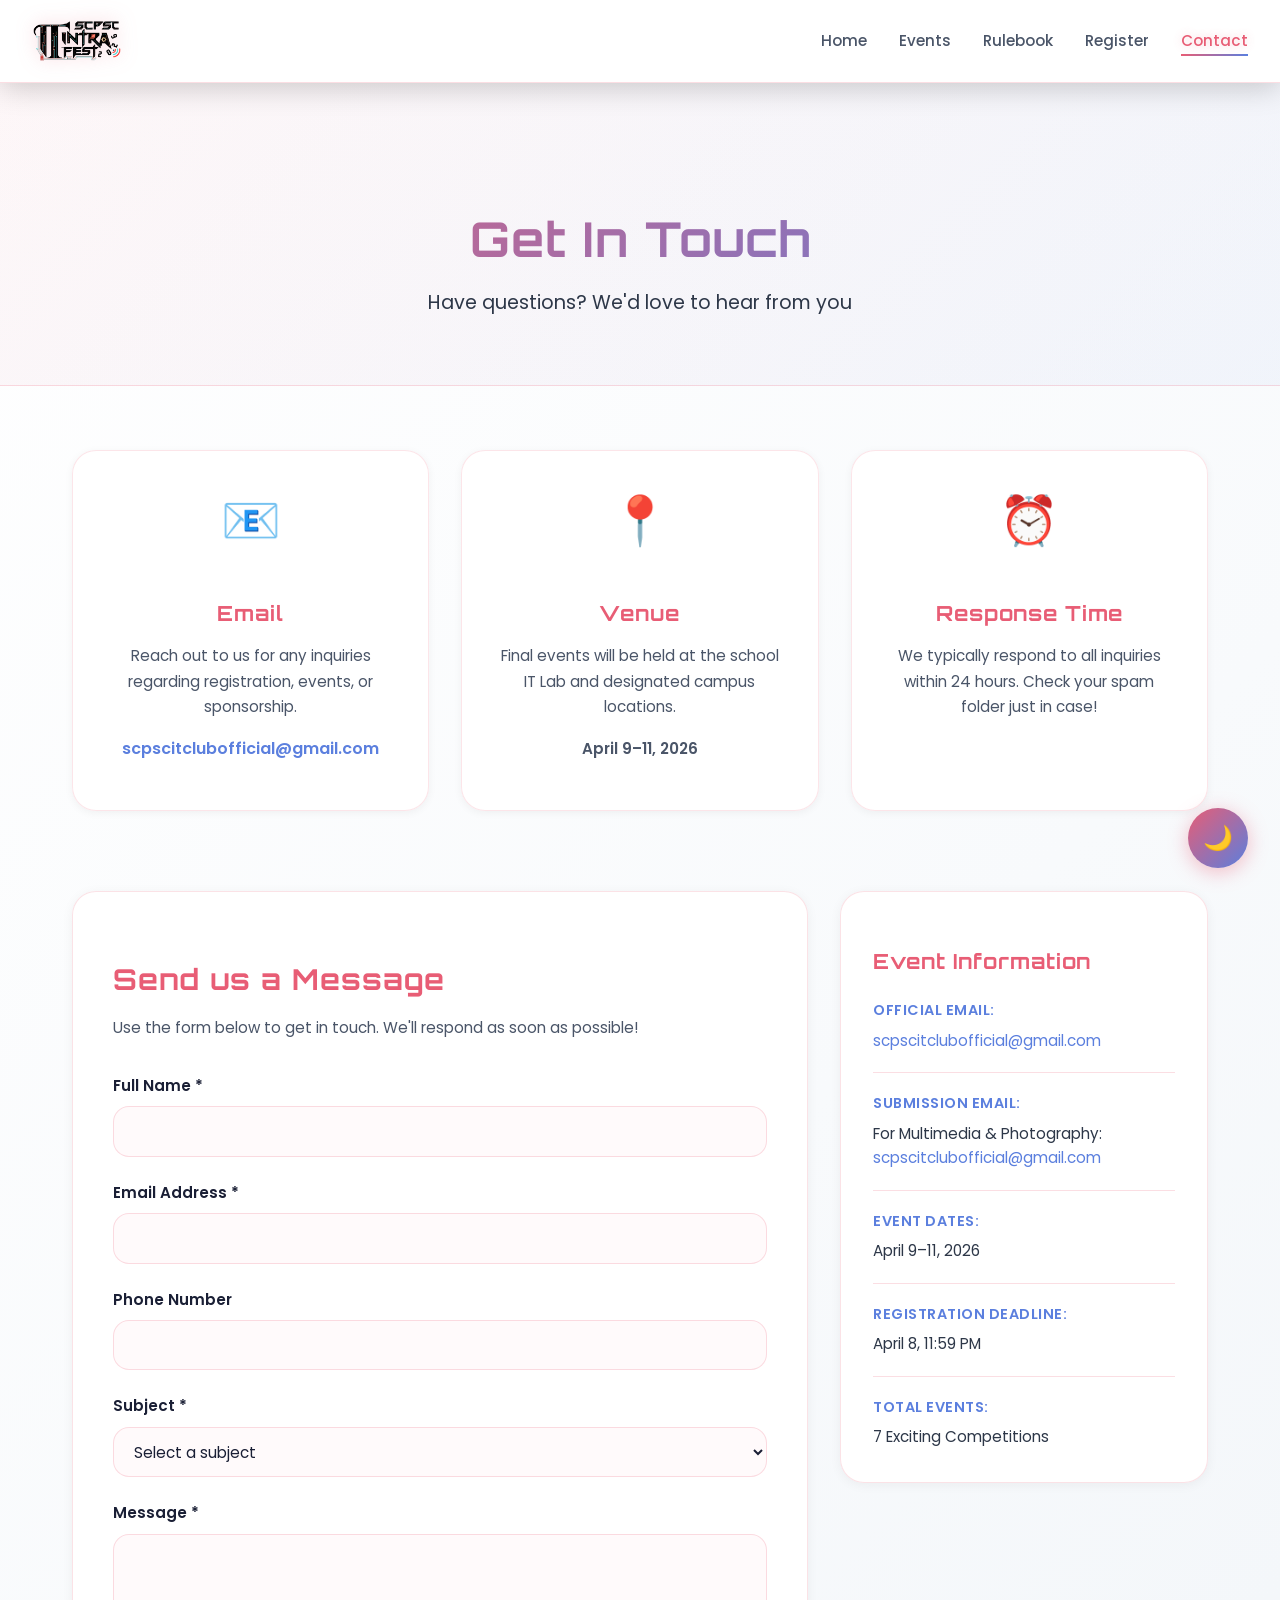
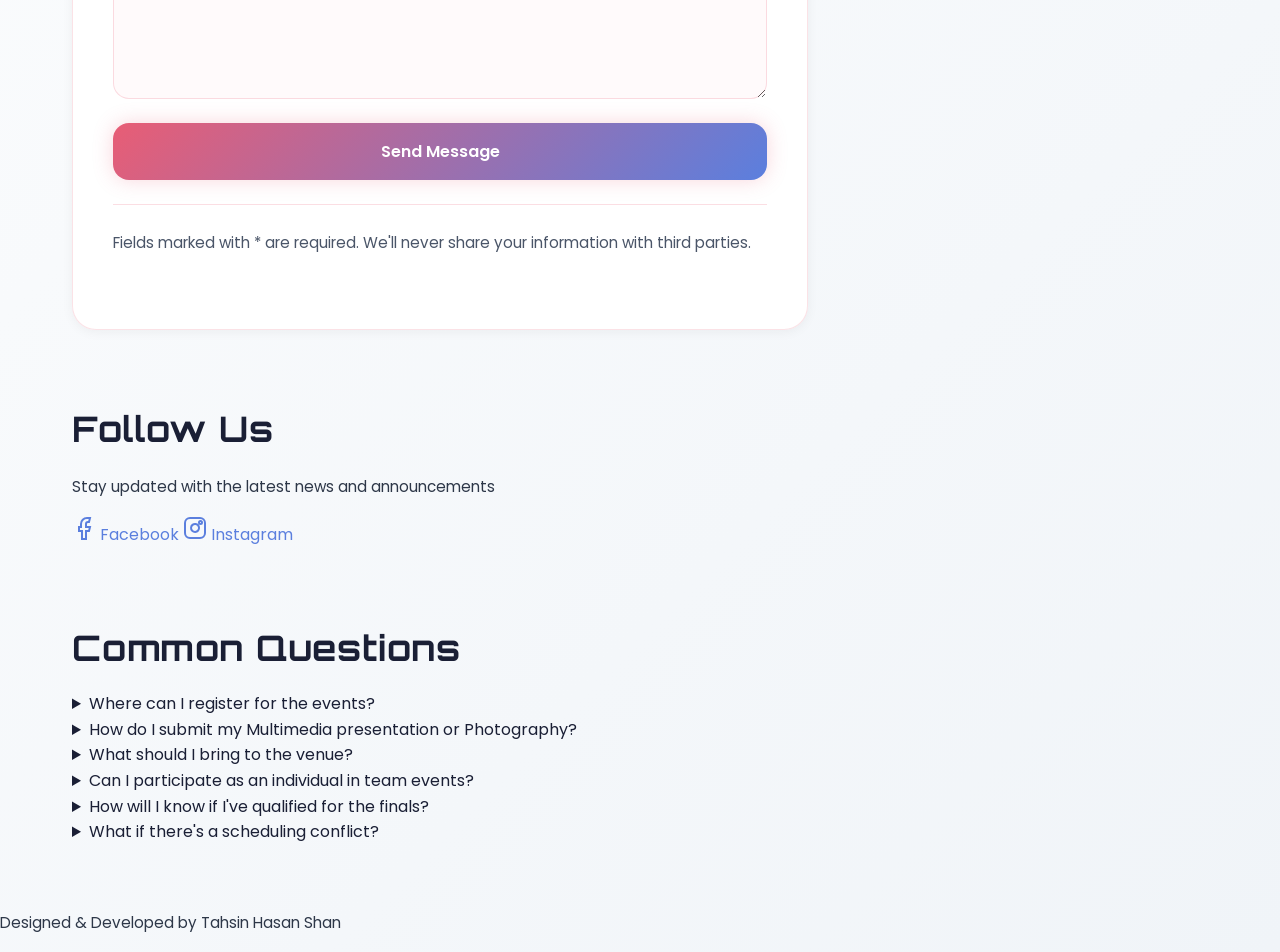
==== commit 6398acda: "done" ====
--- a/contact.html
+++ b/contact.html
@@ -4,6 +4,7 @@
     <meta charset="UTF-8">
     <meta name="viewport" content="width=device-width, initial-scale=1.0">
     <title>Contact - SCPSC IT FEST 2026</title>
+    <link rel="icon" type="image/x-icon" href="festlogo.png">
     <link rel="preconnect" href="https://fonts.googleapis.com">
     <link rel="preconnect" href="https://fonts.gstatic.com" crossorigin>
     <link href="https://fonts.googleapis.com/css2?family=Orbitron:wght@400;700;900&family=Poppins:wght@300;400;500;600;700&display=swap" rel="stylesheet">
@@ -218,30 +219,8 @@
     </section>
 
     <!-- Footer -->
-    <footer class="footer">
-        <div class="footer-content">
-            <div class="footer-section">
-                <h4>About FEST</h4>
-                <p>SCPSC IT FEST 2026 is the premier tech carnival bringing together competitive gaming, programming, and creative challenges.</p>
-            </div>
-            <div class="footer-section">
-                <h4>Quick Links</h4>
-                <ul>
-                    <li><a href="events.html">Events</a></li>
-                    <li><a href="rules.html">Rulebook</a></li>
-                    <li><a href="register.html">Register</a></li>
-                    <li><a href="contact.html">Contact</a></li>
-                </ul>
-            </div>
-            <div class="footer-section">
-                <h4>Contact</h4>
-                <p>Email: <a href="mailto:scpscitclubofficial@gmail.com">scpscitclubofficial@gmail.com</a></p>
-                <p>Event Dates: April 9–11, 2026</p>
-            </div>
-        </div>
-        <div class="footer-bottom">
-            <p>&copy; 2026 SCPSC IT FEST. All rights reserved.</p>
-        </div>
+    <footer class="footer-minimal">
+        <p>Designed & Developed by Tahsin Hasan Shan</p>
     </footer>
 
     <!-- Theme Switcher -->
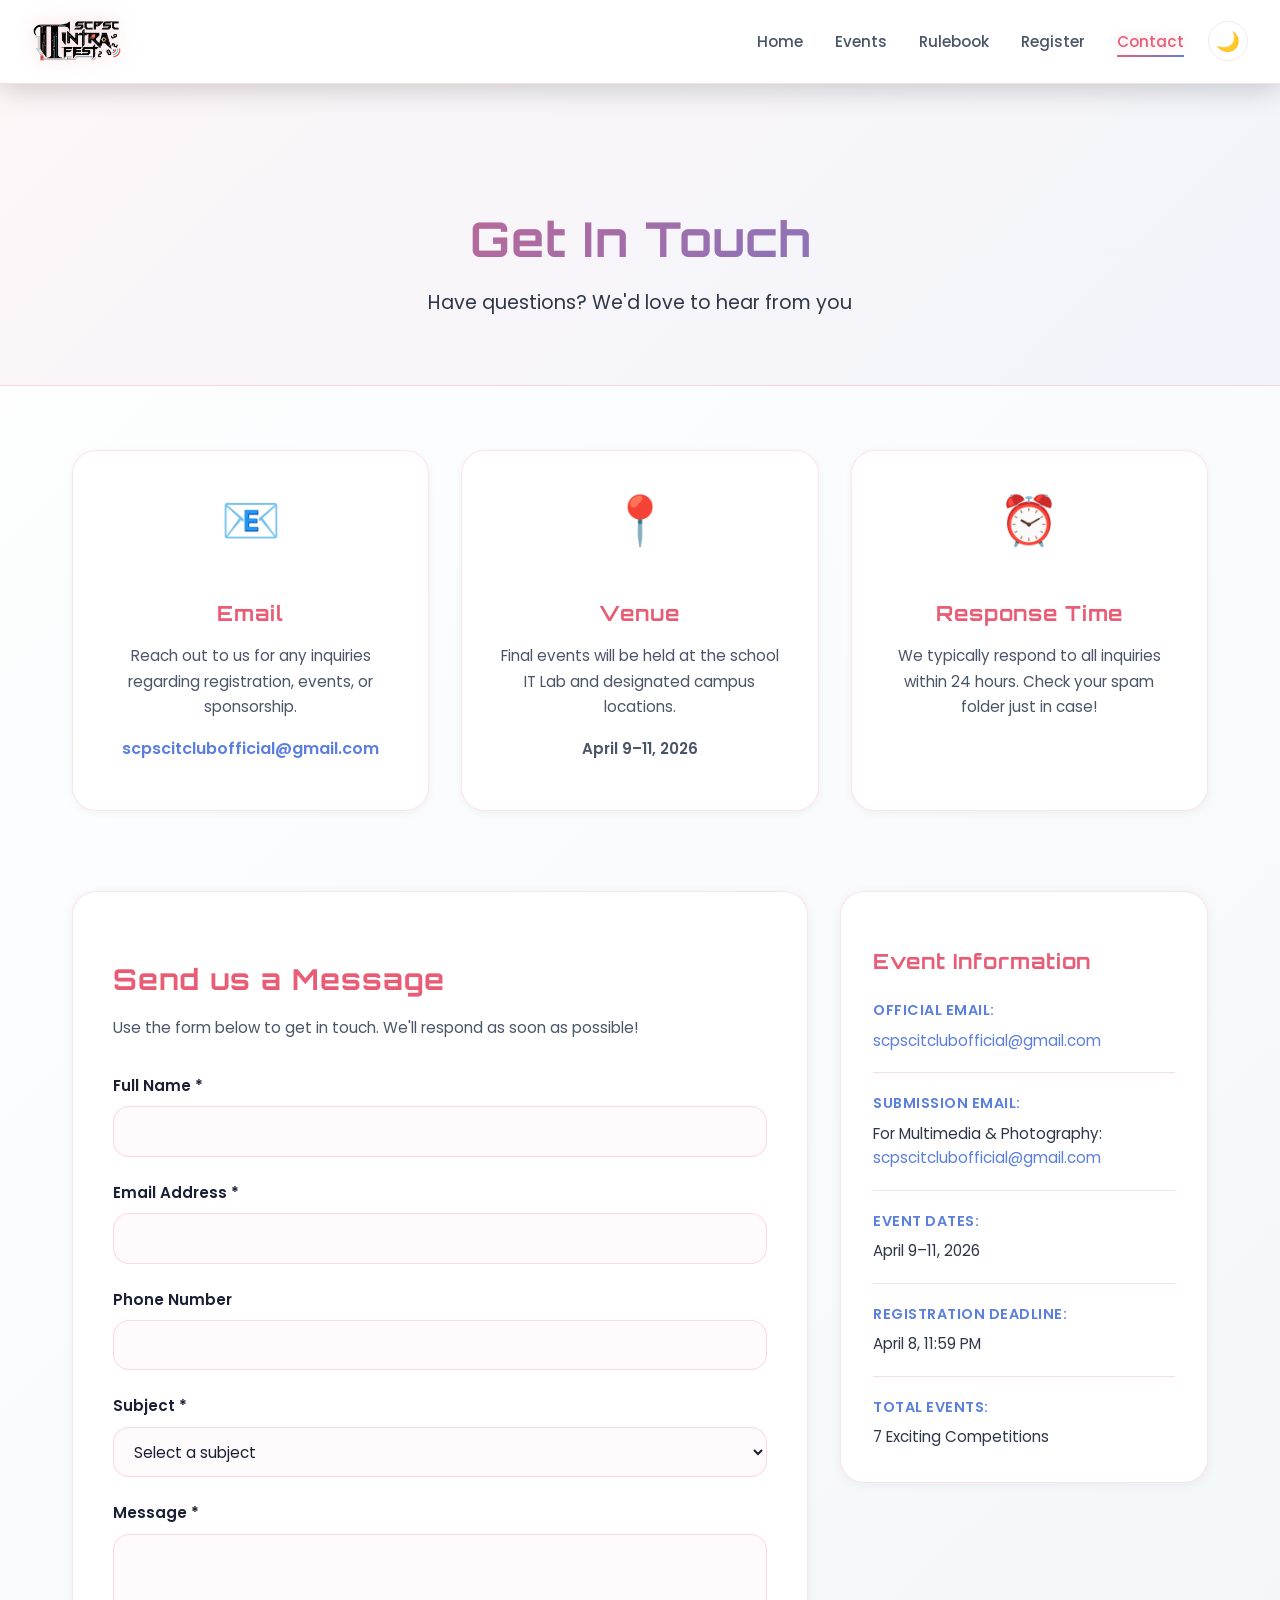
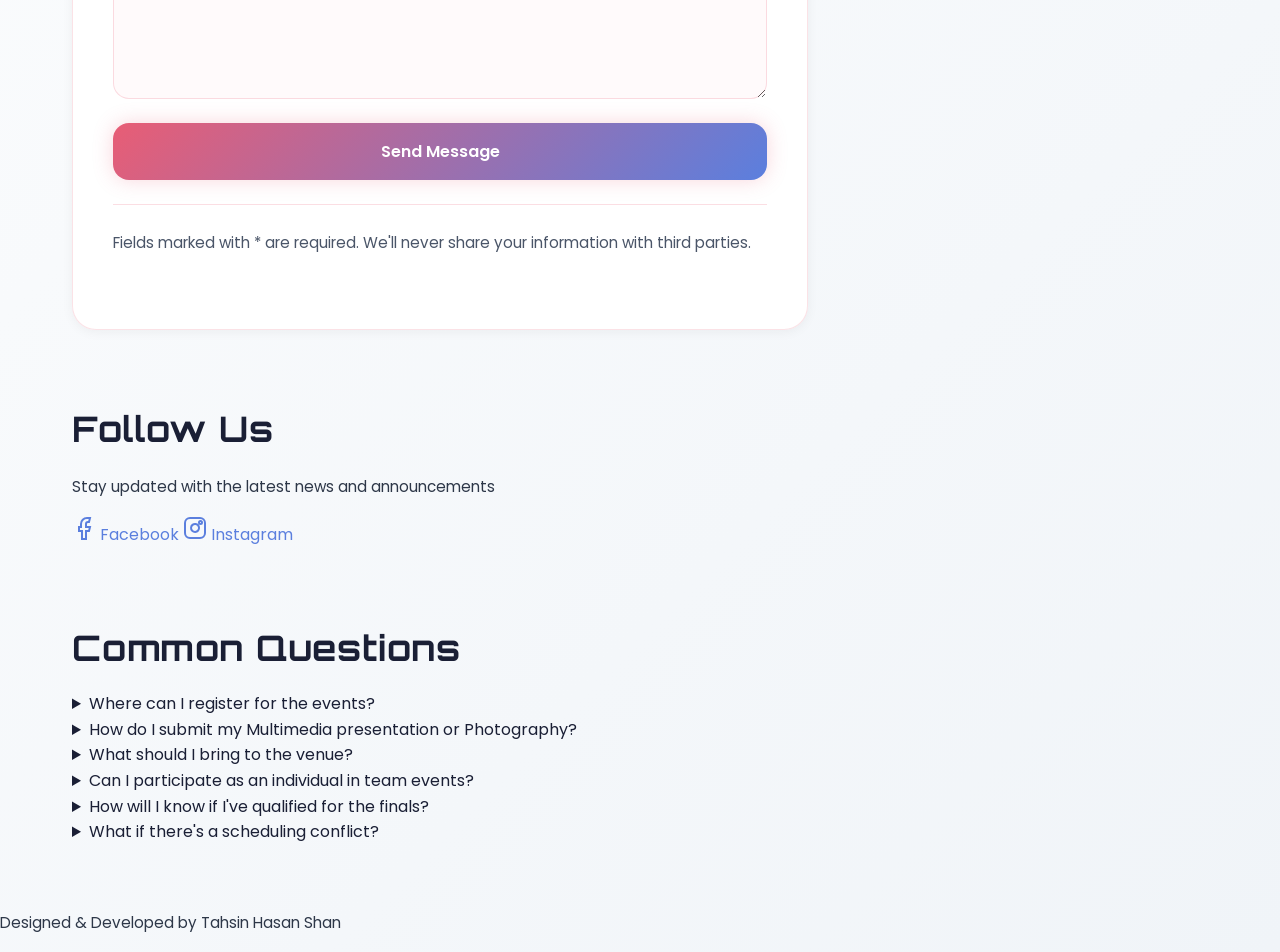
==== commit 55707b19: "done" ====
--- a/contact.html
+++ b/contact.html
@@ -14,10 +14,12 @@
     <!-- Navigation Bar -->
     <nav class="navbar">
         <div class="nav-container">
-            <div class="nav-logo">
-                <img src="festlogo.png" alt="FEST 2026 Logo Dark" class="logo-img logo-dark">
-                <img src="logo2.png" alt="FEST 2026 Logo Light" class="logo-img logo-light">
-            </div>
+            <a href="index.html" class="nav-logo-link" aria-label="Go to home page">
+                <div class="nav-logo">
+                    <img src="festlogo.png" alt="FEST 2026 Logo Dark" class="logo-img logo-dark">
+                    <img src="logo2.png" alt="FEST 2026 Logo Light" class="logo-img logo-light">
+                </div>
+            </a>
             <ul class="nav-menu" id="navMenu">
                 <li class="nav-item"><a href="index.html" class="nav-link">Home</a></li>
                 <li class="nav-item"><a href="events.html" class="nav-link">Events</a></li>
@@ -25,6 +27,9 @@
                 <li class="nav-item"><a href="register.html" class="nav-link">Register</a></li>
                 <li class="nav-item"><a href="contact.html" class="nav-link active">Contact</a></li>
             </ul>
+            <button class="theme-toggle-btn" id="themeToggle" aria-label="Toggle theme">
+                🌙
+            </button>
             <div class="hamburger" id="hamburger">
                 <span></span>
                 <span></span>
@@ -223,13 +228,6 @@
         <p>Designed & Developed by Tahsin Hasan Shan</p>
     </footer>
 
-    <!-- Theme Switcher -->
-    <div class="theme-switcher">
-        <button class="theme-toggle-btn" id="themeToggle" aria-label="Toggle theme">
-            🌙
-        </button>
-    </div>
-
     <script src="script.js"></script>
 </body>
 </html>
--- a/style-themes.css
+++ b/style-themes.css
@@ -196,6 +196,19 @@
     align-items: center;
 }
 
+.nav-logo-link {
+    text-decoration: none;
+    color: inherit;
+    display: flex;
+    align-items: center;
+    transition: all var(--transition-normal);
+}
+
+.nav-logo-link:hover .logo-img {
+    filter: drop-shadow(0 0 20px rgba(232, 93, 117, 0.5));
+    transform: scale(1.05);
+}
+
 .logo-img {
     max-height: 50px;
     width: auto;
@@ -220,15 +233,11 @@
     display: block;
 }
 
-.nav-logo:hover .logo-img {
-    filter: drop-shadow(0 0 20px rgba(232, 93, 117, 0.5));
-    transform: scale(1.05);
-}
-
 .nav-menu {
     display: flex;
     list-style: none;
     gap: 2rem;
+    margin-left: auto;
 }
 
 .nav-item {
@@ -293,40 +302,43 @@
 }
 
 /* ========================================
-   THEME SWITCHER
+   THEME TOGGLE IN NAVBAR
    ======================================== */
 
-.theme-switcher {
-    position: fixed;
-    bottom: 2rem;
-    right: 2rem;
-    z-index: 999;
-}
-
 .theme-toggle-btn {
-    background: var(--accent-primary);
-    color: #FFFFFF;
-    border: none;
+    background: transparent;
+    color: var(--text-secondary);
+    border: 1px solid var(--border-color-light);
     border-radius: 50%;
-    width: 60px;
-    height: 60px;
-    font-size: 1.5rem;
+    width: 40px;
+    height: 40px;
+    font-size: 1.2rem;
     cursor: pointer;
-    box-shadow: 0 4px 20px rgba(232, 93, 117, 0.4);
     transition: all var(--transition-normal);
     display: flex;
     align-items: center;
     justify-content: center;
+    margin-left: 1.5rem;
+    flex-shrink: 0;
 }
 
 .theme-toggle-btn:hover {
-    transform: scale(1.1);
-    box-shadow: 0 6px 30px rgba(232, 93, 117, 0.6);
+    background: var(--accent-primary);
+    color: #FFFFFF;
+    border-color: var(--accent-primary);
+    transform: scale(1.05);
 }
 
 html[data-theme="light"] .theme-toggle-btn {
-    background: linear-gradient(135deg, var(--accent-primary) 0%, var(--accent-secondary) 100%);
+    background: transparent;
+    color: var(--text-secondary);
+    border-color: var(--border-color-light);
+}
+
+html[data-theme="light"] .theme-toggle-btn:hover {
+    background: var(--accent-primary);
     color: #FFFFFF;
+    border-color: var(--accent-primary);
 }
 
 /* ========================================
@@ -2038,6 +2050,13 @@
         padding: 1rem;
         gap: 0;
     }
+
+    .theme-toggle-btn {
+        width: 36px;
+        height: 36px;
+        font-size: 1rem;
+        margin-left: 0.8rem;
+    }
 }
 
 /* ========================================
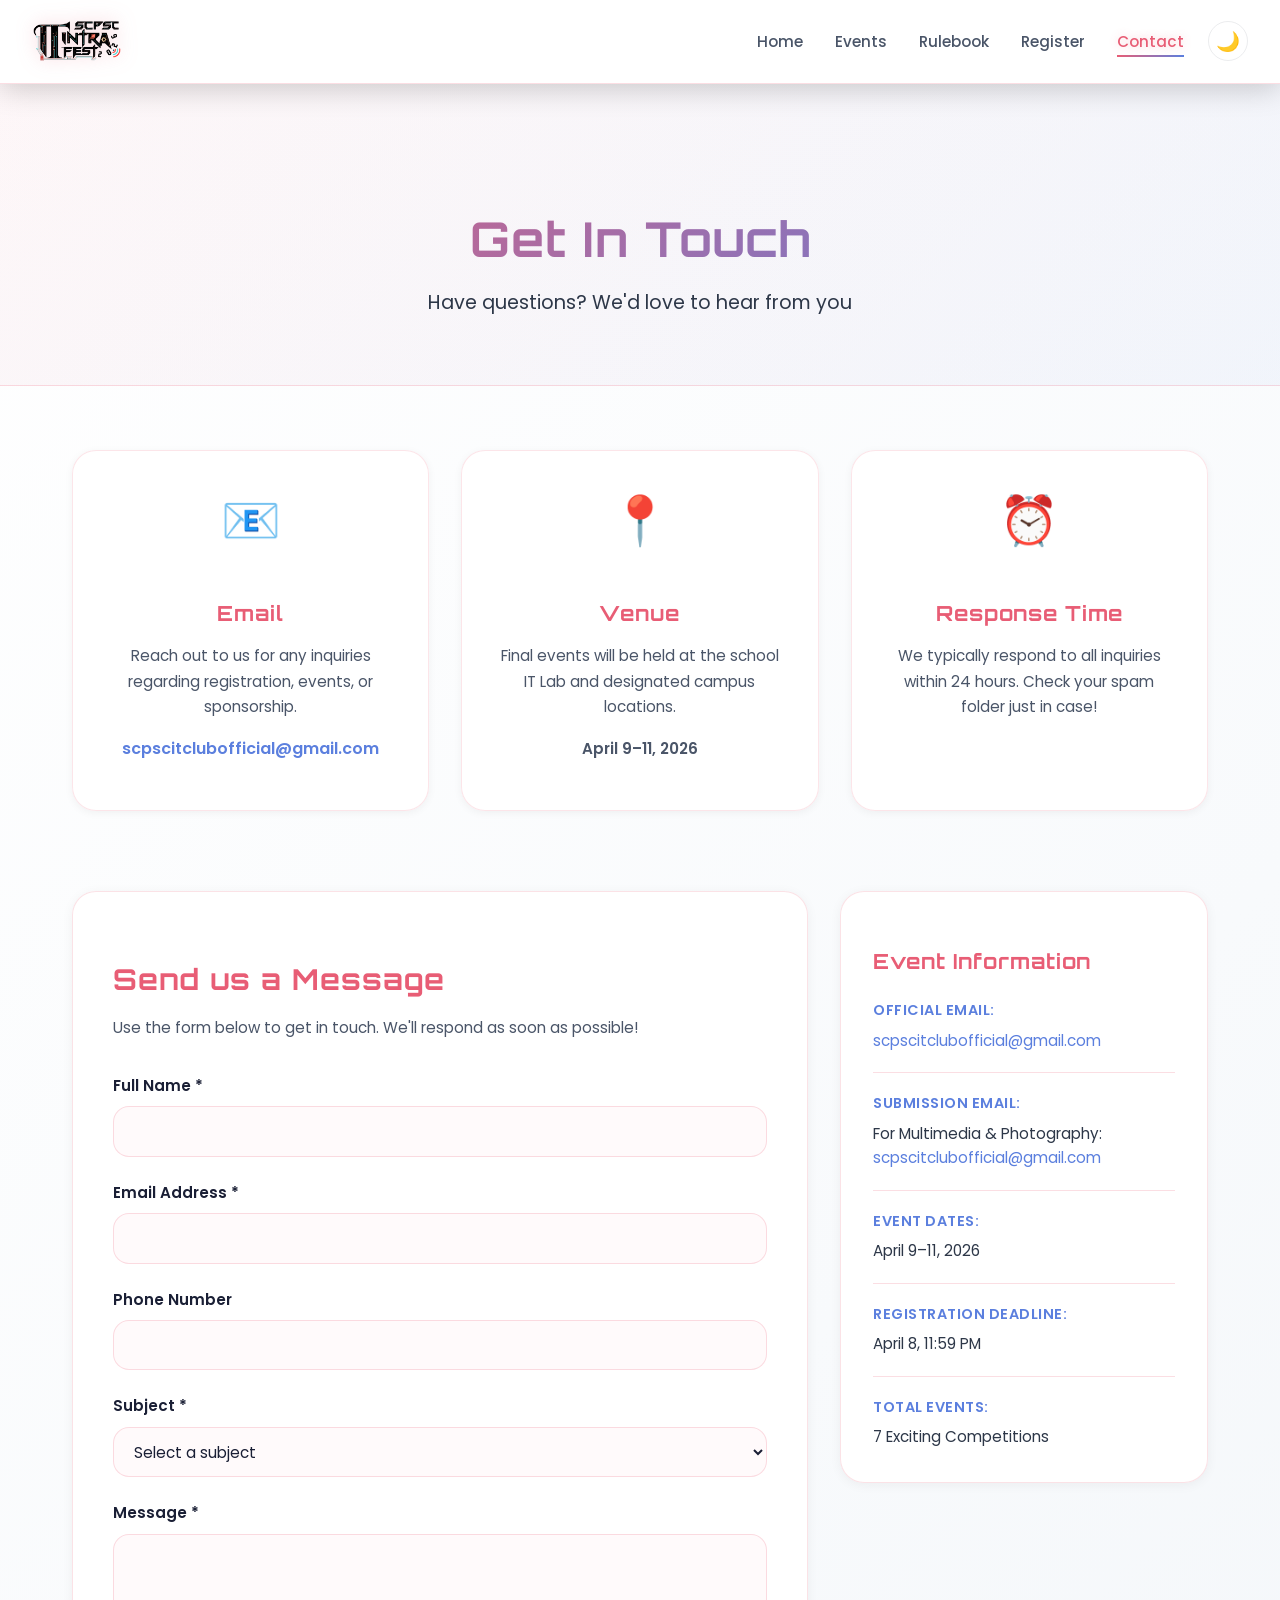
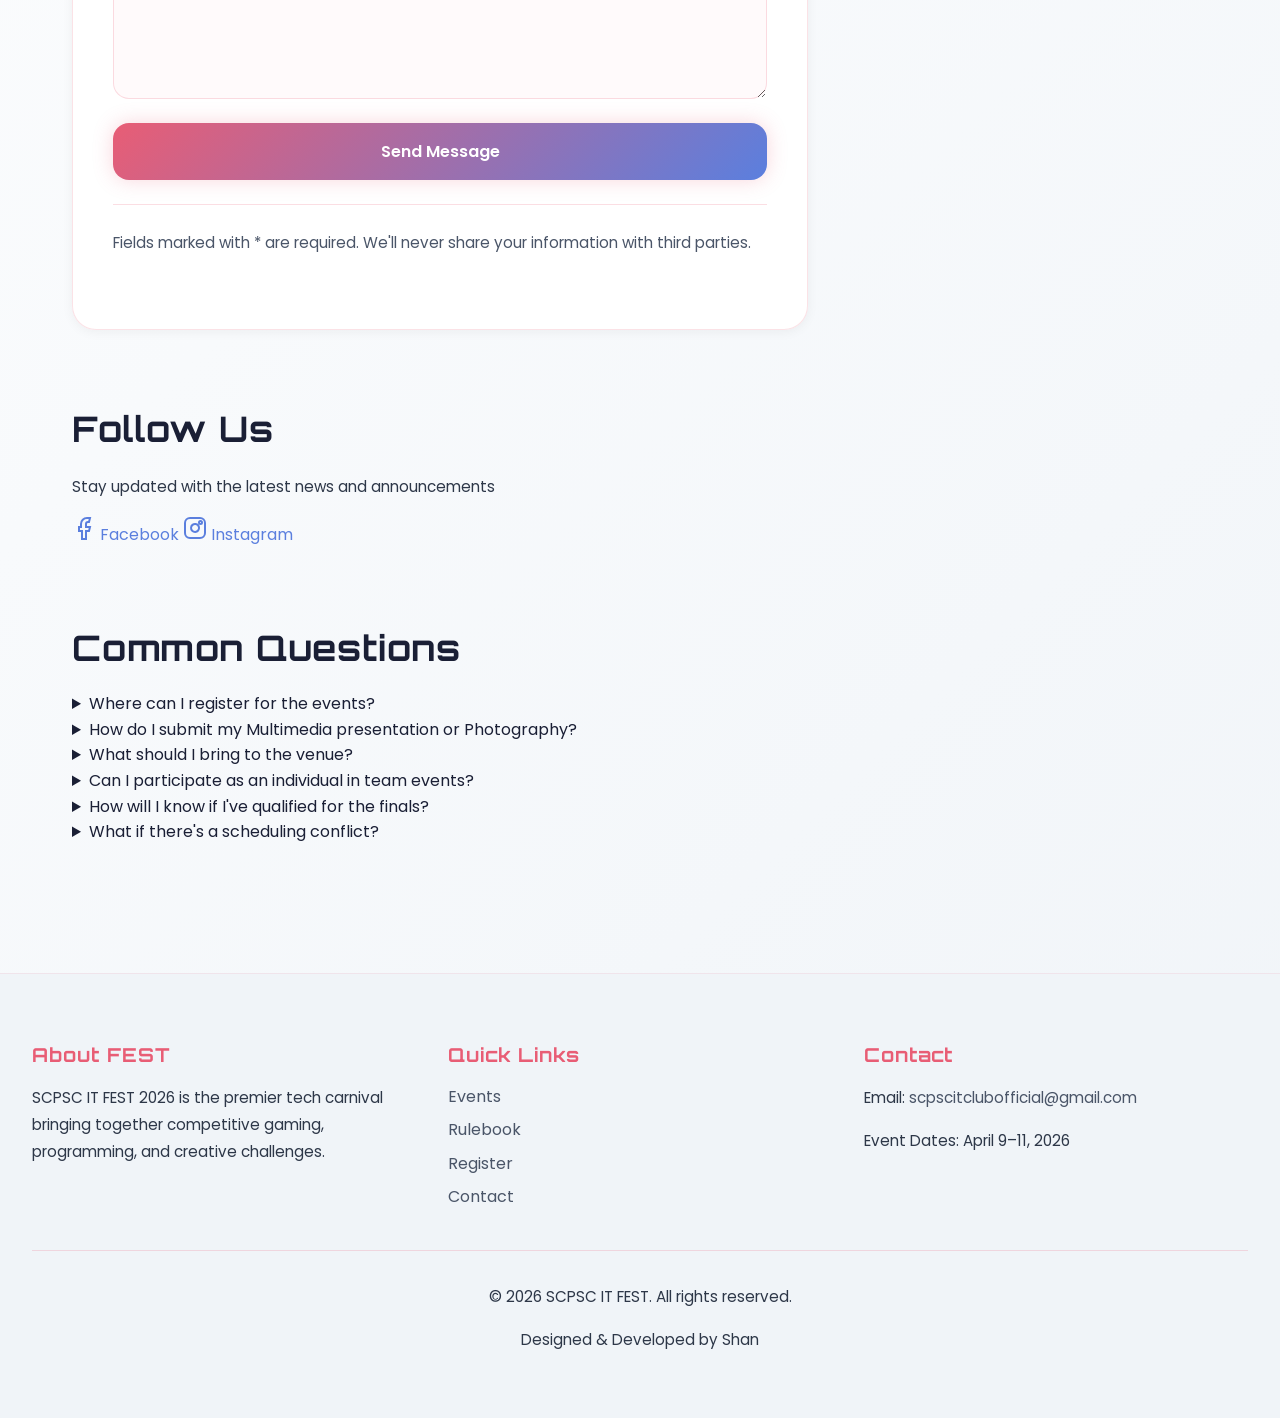
==== commit 591b2634: "huh" ====
--- a/contact.html
+++ b/contact.html
@@ -224,8 +224,31 @@
     </section>
 
     <!-- Footer -->
-    <footer class="footer-minimal">
-        <p>Designed & Developed by Tahsin Hasan Shan</p>
+    <footer class="footer">
+        <div class="footer-content">
+            <div class="footer-section">
+                <h4>About FEST</h4>
+                <p>SCPSC IT FEST 2026 is the premier tech carnival bringing together competitive gaming, programming, and creative challenges.</p>
+            </div>
+            <div class="footer-section">
+                <h4>Quick Links</h4>
+                <ul>
+                    <li><a href="events.html">Events</a></li>
+                    <li><a href="rules.html">Rulebook</a></li>
+                    <li><a href="register.html">Register</a></li>
+                    <li><a href="contact.html">Contact</a></li>
+                </ul>
+            </div>
+            <div class="footer-section">
+                <h4>Contact</h4>
+                <p>Email: <a href="mailto:scpscitclubofficial@gmail.com">scpscitclubofficial@gmail.com</a></p>
+                <p>Event Dates: April 9–11, 2026</p>
+            </div>
+        </div>
+        <div class="footer-bottom">
+            <p>&copy; 2026 SCPSC IT FEST. All rights reserved.</p>
+            <p>Designed & Developed by Shan</p>
+        </div>
     </footer>
 
     <script src="script.js"></script>
